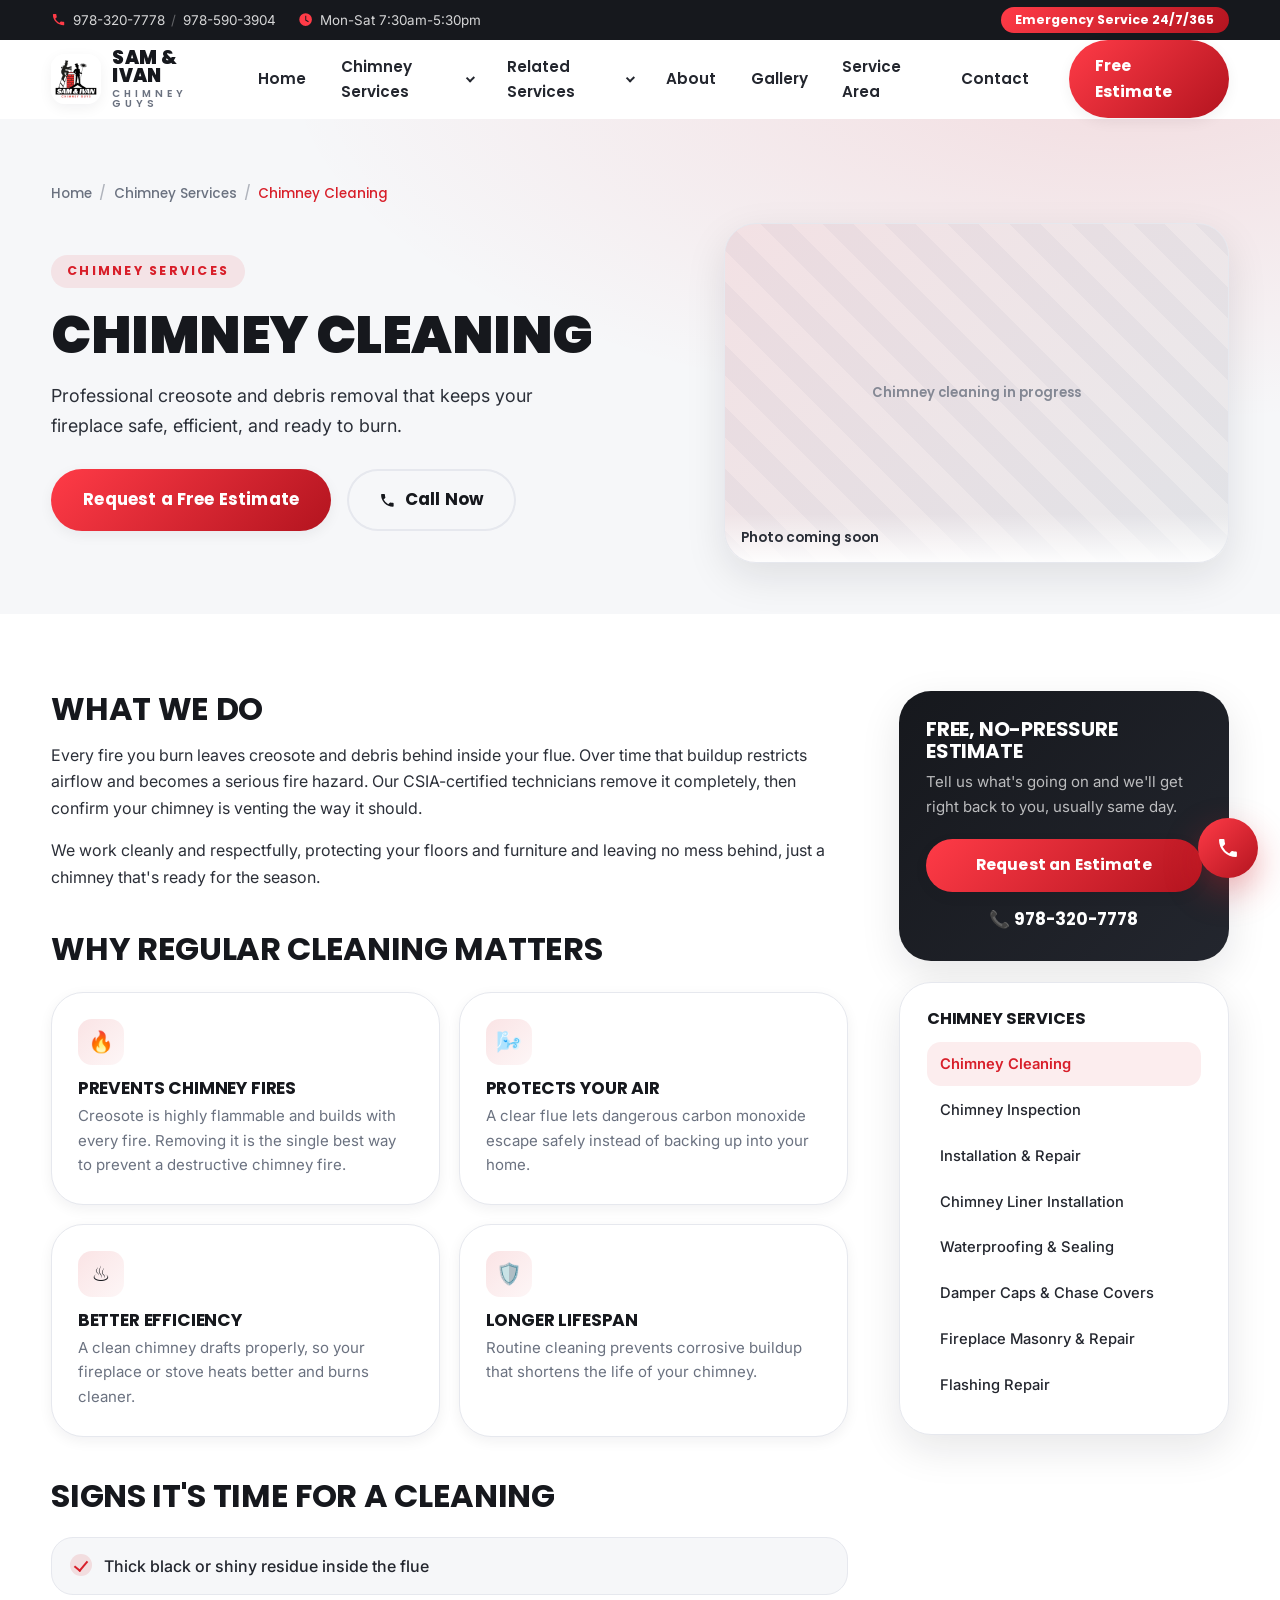
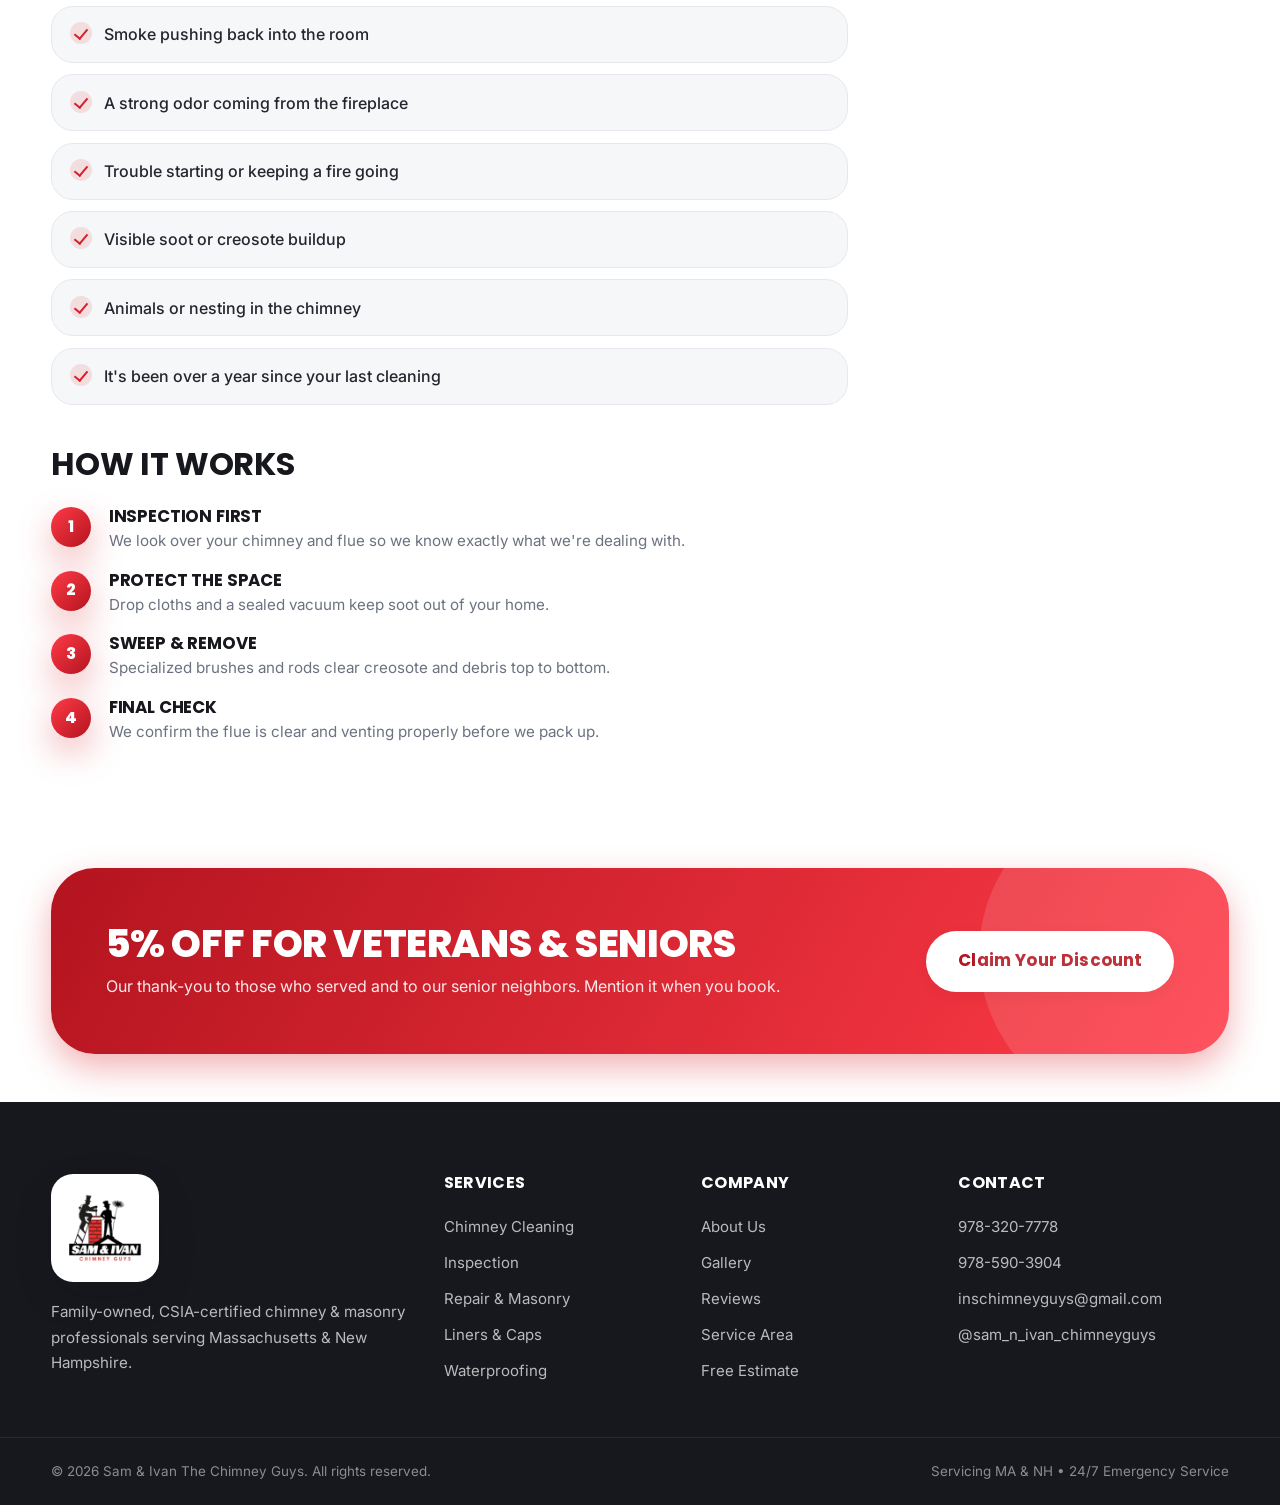
==== services/chimney-cleaning.html @ 0fdae57d "Add cache-busting version to stylesheet link so browsers pull latest CSS Co-Authored-By: Claude Opus" ====
<!DOCTYPE html>
<html lang="en">
<head>
  <meta charset="UTF-8" />
  <meta name="viewport" content="width=device-width, initial-scale=1.0" />
  <title>Chimney Cleaning | Sam &amp; Ivan The Chimney Guys — MA &amp; NH</title>
  <meta name="description" content="Professional creosote and debris removal that keeps your fireplace safe, efficient, and ready to burn. Sam & Ivan The Chimney Guys, CSIA-certified and serving Massachusetts & New Hampshire. Free estimates, 24/7 emergency service." />
  <link rel="preconnect" href="https://fonts.googleapis.com" />
  <link rel="preconnect" href="https://fonts.gstatic.com" crossorigin />
  <link href="https://fonts.googleapis.com/css2?family=Poppins:wght@400;500;600;700;800;900&family=Inter:wght@400;500;600;700&display=swap" rel="stylesheet" />
  <link rel="stylesheet" href="../styles.css?v=2" />
</head>
<body>

  <div class="topbar" id="topbar">
    <div class="container topbar__inner">
      <div class="topbar__left">
        <span class="topbar__item"><svg viewBox="0 0 24 24" class="ico"><path d="M6.6 10.8a15.5 15.5 0 006.6 6.6l2.2-2.2a1 1 0 011-.24 11.3 11.3 0 003.5.56 1 1 0 011 1V20a1 1 0 01-1 1A17 17 0 013 4a1 1 0 011-1h3.5a1 1 0 011 1 11.3 11.3 0 00.56 3.5 1 1 0 01-.24 1z"/></svg>
          <a href="tel:19783207778">978-320-7778</a> <span class="topbar__sep">/</span> <a href="tel:19785903904">978-590-3904</a>
        </span>
        <span class="topbar__item topbar__hide"><svg viewBox="0 0 24 24" class="ico"><path d="M12 2a10 10 0 100 20 10 10 0 000-20zm1 10.4l4 2.3-.8 1.3-4.7-2.7V6h1.5z"/></svg>Mon-Sat 7:30am-5:30pm</span>
      </div>
      <div class="topbar__right">
        <span class="topbar__badge">Emergency Service 24/7/365</span>
      </div>
    </div>
  </div>

  <header class="header" id="header">
    <div class="container header__inner">
      <a href="../index.html#home" class="brand" aria-label="Sam and Ivan The Chimney Guys home">
        <img src="../images/logo-badge.jpg" alt="Sam &amp; Ivan Chimney Guys logo" class="brand__logo" />
        <span class="brand__text">
          <span class="brand__name">SAM &amp; IVAN</span>
          <span class="brand__sub">CHIMNEY GUYS</span>
        </span>
      </a>

      <nav class="nav" id="nav">
        <ul class="nav__list">
          <li><a href="../index.html#home" class="nav__link">Home</a></li>
          <li class="has-dropdown">
            <a href="../index.html#services" class="nav__link">Chimney Services <span class="caret"></span></a>
            <div class="dropdown">
              <a href="chimney-cleaning.html" class="is-current">Chimney Cleaning</a>
              <a href="chimney-inspection.html">Chimney Inspection</a>
              <a href="chimney-installation-repair.html">Installation & Repair</a>
              <a href="chimney-liner-installation.html">Chimney Liner Installation</a>
              <a href="chimney-waterproofing-sealing.html">Waterproofing & Sealing</a>
              <a href="damper-caps-chase-covers.html">Damper Caps & Chase Covers</a>
              <a href="fireplace-masonry-repair.html">Fireplace Masonry & Repair</a>
              <a href="flashing-repair.html">Flashing Repair</a>
            </div>
          </li>
          <li class="has-dropdown">
            <a href="../index.html#related" class="nav__link">Related Services <span class="caret"></span></a>
            <div class="dropdown">
              <a href="foundation-waterproofing-repair.html">Foundation Waterproofing & Repair</a>
              <a href="heating-system-liner-services.html">Heating System Liner Services</a>
              <a href="pellet-stove-cleaning-installation.html">Pellet Stove Cleaning & Install</a>
              <a href="stone-wall-repair.html">Stone Wall Repair</a>
              <a href="wood-stove-cleaning-installation.html">Wood Stove Cleaning & Install</a>
            </div>
          </li>
          <li><a href="../index.html#about" class="nav__link">About</a></li>
          <li><a href="../index.html#gallery" class="nav__link">Gallery</a></li>
          <li><a href="../index.html#areas" class="nav__link">Service Area</a></li>
          <li><a href="../index.html#contact" class="nav__link">Contact</a></li>
        </ul>
      </nav>

      <a href="../index.html#contact" class="btn btn--primary header__cta">Free Estimate</a>

      <button class="hamburger" id="hamburger" aria-label="Open menu" aria-expanded="false">
        <span></span><span></span><span></span>
      </button>
    </div>
  </header>

  <div class="mobile-menu" id="mobileMenu">
    <a href="../index.html#home">Home</a>
    <a href="../index.html#services">Chimney Services</a>
    <a href="../index.html#related">Related Services</a>
    <a href="../index.html#about">About</a>
    <a href="../index.html#gallery">Gallery</a>
    <a href="../index.html#areas">Service Area</a>
    <a href="../index.html#contact">Contact</a>
    <a href="tel:19783207778" class="mobile-menu__call">Call 978-320-7778</a>
  </div>

  <main>
    <section class="service-hero">
      <div class="container">
        <div class="breadcrumb">
          <a href="../index.html#home">Home</a><span class="sep">/</span>
          <a href="../index.html#services">Chimney Services</a><span class="sep">/</span>
          <span class="current">Chimney Cleaning</span>
        </div>
        <div class="service-hero__grid">
          <div class="reveal">
            <span class="eyebrow">Chimney Services</span>
            <h1>Chimney Cleaning</h1>
            <p class="service-hero__lead">Professional creosote and debris removal that keeps your fireplace safe, efficient, and ready to burn.</p>
            <div class="hero__actions">
              <a href="../index.html#contact" class="btn btn--primary btn--lg">Request a Free Estimate</a>
              <a href="tel:19783207778" class="btn btn--ghost btn--lg">
                <svg viewBox="0 0 24 24" class="ico"><path d="M6.6 10.8a15.5 15.5 0 006.6 6.6l2.2-2.2a1 1 0 011-.24 11.3 11.3 0 003.5.56 1 1 0 011 1V20a1 1 0 01-1 1A17 17 0 013 4a1 1 0 011-1h3.5a1 1 0 011 1 11.3 11.3 0 00.56 3.5 1 1 0 01-.24 1z"/></svg>
                Call Now
              </a>
            </div>
          </div>
          <div class="service-hero__img image-frame reveal" data-photo="Chimney cleaning in progress">
            <span class="frame__label">Photo coming soon</span>
          </div>
        </div>
      </div>
    </section>

    <section class="service-body">
      <div class="container service-layout">
        <div class="service-main">
          <h2>What we do</h2>
          <p>Every fire you burn leaves creosote and debris behind inside your flue. Over time that buildup restricts airflow and becomes a serious fire hazard. Our CSIA-certified technicians remove it completely, then confirm your chimney is venting the way it should.</p>
          <p>We work cleanly and respectfully, protecting your floors and furniture and leaving no mess behind, just a chimney that's ready for the season.</p>

          <h2>Why regular cleaning matters</h2>
          <div class="feature-cards">
          <article class="feature-card reveal">
            <div class="ico-badge">🔥</div>
            <h3>Prevents chimney fires</h3>
            <p>Creosote is highly flammable and builds with every fire. Removing it is the single best way to prevent a destructive chimney fire.</p>
          </article>
          <article class="feature-card reveal">
            <div class="ico-badge">🌬️</div>
            <h3>Protects your air</h3>
            <p>A clear flue lets dangerous carbon monoxide escape safely instead of backing up into your home.</p>
          </article>
          <article class="feature-card reveal">
            <div class="ico-badge">♨️</div>
            <h3>Better efficiency</h3>
            <p>A clean chimney drafts properly, so your fireplace or stove heats better and burns cleaner.</p>
          </article>
          <article class="feature-card reveal">
            <div class="ico-badge">🛡️</div>
            <h3>Longer lifespan</h3>
            <p>Routine cleaning prevents corrosive buildup that shortens the life of your chimney.</p>
          </article>
          </div>

          <h2>Signs it's time for a cleaning</h2>
          <ul class="signs-list">
          <li><span class="check"></span> Thick black or shiny residue inside the flue</li>
          <li><span class="check"></span> Smoke pushing back into the room</li>
          <li><span class="check"></span> A strong odor coming from the fireplace</li>
          <li><span class="check"></span> Trouble starting or keeping a fire going</li>
          <li><span class="check"></span> Visible soot or creosote buildup</li>
          <li><span class="check"></span> Animals or nesting in the chimney</li>
          <li><span class="check"></span> It's been over a year since your last cleaning</li>
          </ul>

          <h2>How it works</h2>
          <div class="steps">
          <div class="step reveal">
            <h3>Inspection first</h3>
            <p>We look over your chimney and flue so we know exactly what we're dealing with.</p>
          </div>
          <div class="step reveal">
            <h3>Protect the space</h3>
            <p>Drop cloths and a sealed vacuum keep soot out of your home.</p>
          </div>
          <div class="step reveal">
            <h3>Sweep & remove</h3>
            <p>Specialized brushes and rods clear creosote and debris top to bottom.</p>
          </div>
          <div class="step reveal">
            <h3>Final check</h3>
            <p>We confirm the flue is clear and venting properly before we pack up.</p>
          </div>
          </div>
        </div>

        <aside class="service-aside">
          <div class="aside-card aside-card--cta">
            <h3>Free, no-pressure estimate</h3>
            <p>Tell us what's going on and we'll get right back to you, usually same day.</p>
            <a href="../index.html#contact" class="btn btn--primary">Request an Estimate</a>
            <a href="tel:19783207778" class="aside-phone">📞 978-320-7778</a>
          </div>
          <div class="aside-card aside-card--links">
            <h3>Chimney Services</h3>
            <nav class="aside-links">
          <a href="chimney-cleaning.html" class="is-current">Chimney Cleaning</a>
          <a href="chimney-inspection.html">Chimney Inspection</a>
          <a href="chimney-installation-repair.html">Installation & Repair</a>
          <a href="chimney-liner-installation.html">Chimney Liner Installation</a>
          <a href="chimney-waterproofing-sealing.html">Waterproofing & Sealing</a>
          <a href="damper-caps-chase-covers.html">Damper Caps & Chase Covers</a>
          <a href="fireplace-masonry-repair.html">Fireplace Masonry & Repair</a>
          <a href="flashing-repair.html">Flashing Repair</a>
            </nav>
          </div>
        </aside>
      </div>
    </section>

    <section class="offer">
      <div class="container offer__inner reveal">
        <div class="offer__text">
          <h2>5% off for Veterans &amp; Seniors</h2>
          <p>Our thank-you to those who served and to our senior neighbors. Mention it when you book.</p>
        </div>
        <a href="../index.html#contact" class="btn btn--light btn--lg">Claim Your Discount</a>
      </div>
    </section>
  </main>

  <footer class="footer">
    <div class="container footer__grid">
      <div class="footer__brand">
        <div class="footer__logo-tile">
          <img src="../images/logo-badge.jpg" alt="Sam &amp; Ivan Chimney Guys logo" />
        </div>
        <p>Family-owned, CSIA-certified chimney &amp; masonry professionals serving Massachusetts &amp; New Hampshire.</p>
      </div>
      <div class="footer__col">
        <h4>Services</h4>
        <a href="chimney-cleaning.html">Chimney Cleaning</a>
        <a href="chimney-inspection.html">Inspection</a>
        <a href="fireplace-masonry-repair.html">Repair &amp; Masonry</a>
        <a href="chimney-liner-installation.html">Liners &amp; Caps</a>
        <a href="chimney-waterproofing-sealing.html">Waterproofing</a>
      </div>
      <div class="footer__col">
        <h4>Company</h4>
        <a href="../index.html#about">About Us</a>
        <a href="../index.html#gallery">Gallery</a>
        <a href="../index.html#reviews">Reviews</a>
        <a href="../index.html#areas">Service Area</a>
        <a href="../index.html#contact">Free Estimate</a>
      </div>
      <div class="footer__col">
        <h4>Contact</h4>
        <a href="tel:19783207778">978-320-7778</a>
        <a href="tel:19785903904">978-590-3904</a>
        <a href="mailto:inschimneyguys@gmail.com">inschimneyguys@gmail.com</a>
        <a href="https://instagram.com/sam_n_ivan_chimneyguys" target="_blank" rel="noopener">@sam_n_ivan_chimneyguys</a>
      </div>
    </div>
    <div class="footer__bar">
      <div class="container footer__bar-inner">
        <span>© <span id="year"></span> Sam &amp; Ivan The Chimney Guys. All rights reserved.</span>
        <span>Servicing MA &amp; NH • 24/7 Emergency Service</span>
      </div>
    </div>
  </footer>

  <a href="tel:19783207778" class="fab" aria-label="Call Sam and Ivan">
    <svg viewBox="0 0 24 24" class="ico"><path d="M6.6 10.8a15.5 15.5 0 006.6 6.6l2.2-2.2a1 1 0 011-.24 11.3 11.3 0 003.5.56 1 1 0 011 1V20a1 1 0 01-1 1A17 17 0 013 4a1 1 0 011-1h3.5a1 1 0 011 1 11.3 11.3 0 00.56 3.5 1 1 0 01-.24 1z"/></svg>
  </a>

  <script src="../script.js"></script>
</body>
</html>
---- styles.css ----
/* ============================================================
   Sam & Ivan The Chimney Guys — styles.css
   Palette: Red / White / Black. Rounded, smooth, modern.
   ============================================================ */

:root {
  --red: #d81f2a;
  --red-dark: #b3141f;
  --red-soft: #ff3b47;
  --ink: #16181d;
  --ink-2: #23262e;
  --charcoal: #2b2f38;
  --white: #ffffff;
  --paper: #f6f7f9;
  --paper-2: #eef0f4;
  --line: #e6e8ee;
  --muted: #6b7280;

  --shadow-sm: 0 4px 14px rgba(22, 24, 29, .06);
  --shadow-md: 0 14px 40px rgba(22, 24, 29, .10);
  --shadow-lg: 0 26px 70px rgba(22, 24, 29, .16);
  --shadow-red: 0 14px 34px rgba(216, 31, 42, .34);

  --r-sm: 14px;
  --r-md: 22px;
  --r-lg: 32px;
  --r-xl: 44px;
  --r-pill: 999px;

  --ease: cubic-bezier(.22, 1, .36, 1);
  --container: 1200px;
  --header-h: 78px;

  --font-head: "Poppins", system-ui, sans-serif;
  --font-body: "Inter", system-ui, sans-serif;
}

/* ---------- Reset ---------- */
* { margin: 0; padding: 0; box-sizing: border-box; }
html { scroll-behavior: smooth; scroll-padding-top: calc(var(--header-h) + 20px); -webkit-text-size-adjust: 100%; }
body {
  font-family: var(--font-body);
  color: var(--ink);
  background: var(--white);
  line-height: 1.65;
  overflow-x: hidden;
}
img { max-width: 100%; display: block; }
a { text-decoration: none; color: inherit; }
ul { list-style: none; }
h1, h2, h3, h4 { font-family: var(--font-head); line-height: 1.1; letter-spacing: -.01em; text-transform: uppercase; }
.container { width: min(var(--container), 92%); margin-inline: auto; }
.text-red { color: var(--red); }
.ico { width: 1em; height: 1em; fill: currentColor; flex: none; }

/* ---------- Buttons ---------- */
.btn {
  --btn-bg: var(--ink);
  position: relative;
  display: inline-flex;
  align-items: center;
  justify-content: center;
  gap: .55rem;
  font-family: var(--font-head);
  font-weight: 700;
  font-size: .98rem;
  letter-spacing: .01em;
  color: var(--white);
  background: var(--btn-bg);
  padding: .85rem 1.6rem;
  border: none;
  border-radius: var(--r-pill);
  cursor: pointer;
  overflow: hidden;
  isolation: isolate;
  transition: transform .35s var(--ease), box-shadow .35s var(--ease), background .35s var(--ease);
  box-shadow: var(--shadow-sm);
}
.btn::before {           /* shine sweep */
  content: "";
  position: absolute; inset: 0;
  background: linear-gradient(115deg, transparent 20%, rgba(255,255,255,.45) 50%, transparent 80%);
  transform: translateX(-130%);
  transition: transform .7s var(--ease);
  z-index: -1;
}
.btn:hover { transform: translateY(-3px); box-shadow: var(--shadow-md); }
.btn:hover::before { transform: translateX(130%); }
.btn:active { transform: translateY(-1px) scale(.99); }

.btn--primary { --btn-bg: linear-gradient(135deg, var(--red-soft), var(--red-dark)); }
.btn--primary:hover { box-shadow: var(--shadow-red); }
.btn--ghost {
  background: transparent; color: var(--ink);
  box-shadow: inset 0 0 0 2px var(--line);
}
.btn--ghost:hover { box-shadow: inset 0 0 0 2px var(--red); color: var(--red); }
.btn--light { background: var(--white); color: var(--red-dark); }
.btn--lg { padding: 1.05rem 2rem; font-size: 1.05rem; }
.btn--block { width: 100%; }

/* ---------- Top bar ---------- */
.topbar {
  background: var(--ink);
  color: rgba(255,255,255,.82);
  font-size: .84rem;
  transition: margin .4s var(--ease);
}
.topbar__inner { display: flex; align-items: center; justify-content: space-between; height: 40px; }
.topbar__left { display: flex; gap: 1.4rem; align-items: center; }
.topbar__item { display: inline-flex; align-items: center; gap: .4rem; }
.topbar__item .ico { color: var(--red-soft); font-size: .95rem; }
.topbar__item a:hover { color: var(--white); }
.topbar__sep { opacity: .4; }
.topbar__badge {
  background: linear-gradient(135deg, var(--red-soft), var(--red-dark));
  color: #fff; font-weight: 700; font-family: var(--font-head);
  padding: .28rem .9rem; border-radius: var(--r-pill); font-size: .78rem;
  animation: pulse 2.6s var(--ease) infinite;
}
@keyframes pulse { 0%,100% { box-shadow: 0 0 0 0 rgba(216,31,42,.5);} 50% { box-shadow: 0 0 0 8px rgba(216,31,42,0);} }

/* ---------- Header ---------- */
.header {
  position: sticky; top: 0; z-index: 100;
  background: rgba(255,255,255,.82);
  backdrop-filter: saturate(160%) blur(14px);
  -webkit-backdrop-filter: saturate(160%) blur(14px);
  border-bottom: 1px solid transparent;
  transition: box-shadow .4s var(--ease), background .4s var(--ease), border-color .4s var(--ease);
}
.header.scrolled { box-shadow: var(--shadow-sm); border-color: var(--line); background: rgba(255,255,255,.94); }
.header__inner { display: flex; align-items: center; gap: 1.2rem; height: var(--header-h); }

/* Brand */
.brand { display: inline-flex; align-items: center; gap: .7rem; }
.brand__logo { width: 50px; height: 50px; border-radius: 14px; object-fit: cover; box-shadow: var(--shadow-sm); transition: transform .4s var(--ease); }
.brand:hover .brand__logo { transform: rotate(-4deg) scale(1.05); }
.brand__mark {
  width: 42px; height: 42px; border-radius: 12px;
  background: linear-gradient(150deg, var(--red-soft), var(--red-dark));
  display: grid; place-items: center; box-shadow: var(--shadow-sm);
  position: relative; overflow: hidden;
}
.brand__mark::after { content:""; position:absolute; bottom:0; width:100%; height:42%; background: rgba(0,0,0,.18); }
.brand__brick {
  width: 20px; height: 24px; border-radius: 3px;
  background:
    repeating-linear-gradient(90deg, transparent 0 5px, rgba(255,255,255,.5) 5px 6px),
    repeating-linear-gradient(0deg, transparent 0 5px, rgba(255,255,255,.5) 5px 6px);
  box-shadow: inset 0 0 0 2px rgba(255,255,255,.7);
  position: relative; z-index: 1;
}
.brand__text { display: flex; flex-direction: column; line-height: 1; }
.brand__name { font-family: var(--font-head); font-weight: 900; font-size: 1.15rem; letter-spacing: .02em; color: var(--ink); }
.brand__sub { font-family: var(--font-head); font-weight: 600; font-size: .64rem; letter-spacing: .38em; color: var(--muted); margin-top: 3px; }

/* Nav */
.nav { margin-left: auto; }
.nav__list { display: flex; align-items: center; gap: .35rem; }
.nav__link {
  position: relative; display: inline-flex; align-items: center; gap: .35rem;
  font-family: var(--font-head); font-weight: 600; font-size: .95rem; color: var(--ink-2);
  padding: .55rem .9rem; border-radius: var(--r-pill);
  transition: color .3s var(--ease), background .3s var(--ease);
}
.nav__link:hover { color: var(--red); background: var(--paper); }
.caret { width: 7px; height: 7px; border-right: 2px solid currentColor; border-bottom: 2px solid currentColor; transform: rotate(45deg) translateY(-2px); transition: transform .3s var(--ease); }
.has-dropdown:hover .caret { transform: rotate(-135deg) translateY(-1px); }

/* Dropdown */
.has-dropdown { position: relative; }
.dropdown {
  position: absolute; top: calc(100% + 14px); left: 50%; transform: translateX(-50%) translateY(10px);
  min-width: 280px; background: var(--white);
  border-radius: var(--r-md); box-shadow: var(--shadow-lg);
  padding: .6rem; display: flex; flex-direction: column;
  opacity: 0; visibility: hidden; pointer-events: none;
  transition: opacity .3s var(--ease), transform .35s var(--ease), visibility .3s;
  border: 1px solid var(--line);
}
.dropdown::before { content:""; position:absolute; top:-16px; left:0; right:0; height:16px; }
.has-dropdown:hover .dropdown { opacity: 1; visibility: visible; pointer-events: auto; transform: translateX(-50%) translateY(0); }
.dropdown a {
  padding: .7rem .95rem; border-radius: var(--r-sm); font-weight: 500; font-size: .93rem; color: var(--ink-2);
  transition: background .25s var(--ease), color .25s var(--ease), padding-left .25s var(--ease);
}
.dropdown a:hover { background: var(--paper); color: var(--red); padding-left: 1.25rem; }

.header__cta { margin-left: .4rem; }

/* Hamburger */
.hamburger { display: none; flex-direction: column; gap: 5px; background: none; border: none; cursor: pointer; padding: 8px; margin-left: auto; }
.hamburger span { width: 26px; height: 3px; background: var(--ink); border-radius: 3px; transition: transform .35s var(--ease), opacity .3s var(--ease); }
.hamburger.open span:nth-child(1) { transform: translateY(8px) rotate(45deg); }
.hamburger.open span:nth-child(2) { opacity: 0; }
.hamburger.open span:nth-child(3) { transform: translateY(-8px) rotate(-45deg); }

/* Mobile menu */
.mobile-menu {
  position: fixed; top: var(--header-h); left: 0; right: 0; z-index: 99;
  background: var(--white); box-shadow: var(--shadow-lg);
  display: flex; flex-direction: column; padding: 1rem 6%;
  transform: translateY(-140%); transition: transform .45s var(--ease);
  border-radius: 0 0 var(--r-lg) var(--r-lg);
}
.mobile-menu.open { transform: translateY(0); }
.mobile-menu a { font-family: var(--font-head); font-weight: 600; padding: .95rem .4rem; border-bottom: 1px solid var(--line); color: var(--ink-2); transition: color .25s, padding-left .25s; }
.mobile-menu a:hover { color: var(--red); padding-left: 1rem; }
.mobile-menu__call { color: var(--red) !important; border-bottom: none !important; }

/* ============================================================
   Sections
   ============================================================ */
.section { padding: clamp(4rem, 8vw, 7rem) 0; }
.section--tint { background: var(--paper); }
.section--dark { background: radial-gradient(120% 120% at 80% 0%, var(--ink-2), var(--ink)); color: #fff; }
.section__head { text-align: center; max-width: 720px; margin: 0 auto clamp(2.5rem, 5vw, 4rem); }
.eyebrow {
  display: inline-block; font-family: var(--font-head); font-weight: 700; font-size: .78rem;
  letter-spacing: .18em; text-transform: uppercase; color: var(--red);
  background: rgba(216,31,42,.09); padding: .4rem 1rem; border-radius: var(--r-pill); margin-bottom: 1.1rem;
}
.eyebrow--light { color: #fff; background: rgba(255,255,255,.12); }
.section__title { font-size: clamp(1.9rem, 4vw, 3rem); font-weight: 800; color: var(--ink); }
.section__title--light { color: #fff; }
.section__sub { margin-top: 1rem; color: var(--muted); font-size: 1.08rem; }
.section--dark .section__sub { color: rgba(255,255,255,.7); }

/* ---------- Image frames (photo placeholders) ---------- */
.image-frame {
  position: relative; border-radius: var(--r-lg); overflow: hidden;
  background:
    linear-gradient(135deg, rgba(216,31,42,.10), rgba(22,24,29,.06)),
    repeating-linear-gradient(45deg, var(--paper-2) 0 22px, var(--paper) 22px 44px);
  background-size: cover, auto;
  box-shadow: var(--shadow-md);
  border: 1px solid var(--line);
  min-height: 220px;
  transition: transform .5s var(--ease), box-shadow .5s var(--ease);
}
/* When a real photo is supplied: set inline style background-image on the element */
.image-frame[style*="background-image"] { background-blend-mode: normal; }
.image-frame:hover { transform: scale(1.035) translateY(-4px); box-shadow: var(--shadow-lg); }
.frame__label {
  position: absolute; inset: auto 0 0 0; padding: .8rem 1rem;
  font-family: var(--font-head); font-weight: 600; font-size: .85rem; color: var(--charcoal);
  background: linear-gradient(0deg, rgba(255,255,255,.92), transparent);
}
.image-frame::after {
  content: attr(data-photo);
  position: absolute; inset: 0; display: grid; place-items: center; text-align: center;
  padding: 1.4rem; font-family: var(--font-head); font-weight: 600; font-size: .82rem; color: var(--muted);
  opacity: .8;
}
.image-frame[style*="background-image"]::after,
.image-frame[style*="background-image"] .frame__label { display: none; }

/* ============================================================
   Hero
   ============================================================ */
.hero { position: relative; padding: clamp(3rem, 7vw, 6rem) 0 clamp(4rem, 7vw, 6rem); overflow: hidden; }
.hero__bg { position: absolute; inset: 0; z-index: -1; }
.hero__blob { position: absolute; border-radius: 50%; filter: blur(60px); opacity: .5; }
.hero__blob--1 { width: 620px; height: 620px; top: -220px; right: -160px; background: radial-gradient(circle, rgba(216,31,42,.35), transparent 65%); animation: float1 14s ease-in-out infinite; }
.hero__blob--2 { width: 520px; height: 520px; bottom: -240px; left: -160px; background: radial-gradient(circle, rgba(22,24,29,.18), transparent 65%); animation: float2 17s ease-in-out infinite; }
.hero__smoke { position: absolute; inset: 0; background: radial-gradient(60% 50% at 50% 100%, rgba(216,31,42,.05), transparent 70%); }
@keyframes float1 { 0%,100%{ transform: translate(0,0);} 50%{ transform: translate(-30px, 30px);} }
@keyframes float2 { 0%,100%{ transform: translate(0,0);} 50%{ transform: translate(30px, -20px);} }

.hero__inner { display: grid; grid-template-columns: 1.05fr .95fr; gap: clamp(2rem, 5vw, 4rem); align-items: center; }
.hero__eyebrow {
  display: inline-block; font-family: var(--font-head); font-weight: 700; font-size: .82rem; letter-spacing: .08em;
  color: var(--red-dark); background: rgba(216,31,42,.10); padding: .5rem 1.1rem; border-radius: var(--r-pill); margin-bottom: 1.4rem;
}
.hero__title { font-size: clamp(2.6rem, 6vw, 4.6rem); font-weight: 900; color: var(--ink); }
.hero__lead { margin: 1.5rem 0 2rem; font-size: 1.15rem; color: var(--charcoal); max-width: 34rem; }
.hero__actions { display: flex; gap: 1rem; flex-wrap: wrap; }
.hero__trust { display: flex; gap: 1.8rem; margin-top: 2.6rem; flex-wrap: wrap; }
.hero__trust-item { display: flex; flex-direction: column; }
.hero__trust-item strong { font-family: var(--font-head); font-weight: 800; color: var(--red); font-size: 1.15rem; }
.hero__trust-item span { font-size: .82rem; color: var(--muted); text-transform: uppercase; letter-spacing: .1em; }

/* Hero visual */
.hero__visual { position: relative; }
.hero__card { min-height: 440px; border-radius: var(--r-xl); }
.hero__card--logo {
  background: #fff; border-radius: var(--r-xl); box-shadow: var(--shadow-lg);
  border: 1px solid var(--line); display: grid; place-items: center;
  padding: clamp(1.4rem, 3vw, 2.4rem); overflow: hidden;
  transition: transform .5s var(--ease), box-shadow .5s var(--ease);
}
.hero__card--logo:hover { transform: translateY(-6px) scale(1.02); box-shadow: var(--shadow-lg); }
.hero__logo { width: 100%; height: auto; border-radius: var(--r-md); }
.hero__float {
  position: absolute; background: var(--white); border-radius: var(--r-md); box-shadow: var(--shadow-lg);
  padding: .9rem 1.2rem; display: flex; flex-direction: column; gap: .1rem;
  animation: bob 4s ease-in-out infinite;
}
.hero__float--rating { left: -22px; bottom: 44px; }
.hero__float--rating .stars { color: #f6b60b; letter-spacing: 2px; }
.hero__float--rating span:last-child { font-size: .8rem; color: var(--muted); font-weight: 600; }
.hero__float--exp { right: -18px; bottom: 120px; text-align: center; animation-delay: -2s; }
.hero__float--exp strong { font-family: var(--font-head); font-size: 1.7rem; font-weight: 900; color: var(--red); }
.hero__float--exp span { font-size: .74rem; letter-spacing: .08em; text-transform: uppercase; color: var(--muted); }
@keyframes bob { 0%,100%{ transform: translateY(0);} 50%{ transform: translateY(-10px);} }

/* ============================================================
   Stats
   ============================================================ */
.stats { margin-top: -2.5rem; position: relative; z-index: 2; }
.stats__inner {
  background: linear-gradient(135deg, var(--ink), var(--ink-2));
  border-radius: var(--r-lg); box-shadow: var(--shadow-lg);
  display: grid; grid-template-columns: repeat(4, 1fr);
  padding: clamp(1.6rem, 3vw, 2.6rem); gap: 1rem; color: #fff;
}
.stat { text-align: center; position: relative; }
.stat:not(:last-child)::after { content:""; position:absolute; right:0; top:15%; height:70%; width:1px; background: rgba(255,255,255,.12); }
.stat__num, .stat__plus, .stat__slash { font-family: var(--font-head); font-weight: 900; font-size: clamp(2rem, 4vw, 2.9rem); color: #fff; }
.stat__plus, .stat__slash { color: var(--red-soft); }
.stat p { margin-top: .3rem; font-size: .9rem; color: rgba(255,255,255,.66); }

/* ============================================================
   About
   ============================================================ */
.about__grid { display: grid; grid-template-columns: 1fr 1.05fr; gap: clamp(2rem, 5vw, 4.5rem); align-items: center; }
.about__media { position: relative; padding-bottom: 2rem; }
.about__img-main { min-height: 380px; }
.about__img-sub { position: absolute; right: -10px; bottom: -10px; width: 45%; min-height: 180px; border: 5px solid var(--white); }
.about__stamp {
  position: absolute; top: -18px; left: -18px; width: 92px; height: 92px; border-radius: 50%;
  background: linear-gradient(135deg, var(--red-soft), var(--red-dark)); color: #fff;
  display: grid; place-items: center; text-align: center; font-family: var(--font-head); font-weight: 800;
  font-size: .82rem; line-height: 1.15; box-shadow: var(--shadow-red); animation: spinSlow 18s linear infinite;
}
@keyframes spinSlow { to { transform: rotate(360deg); } }
.about__body p { color: var(--charcoal); margin-bottom: 1.1rem; }
.about__body .section__title { margin-bottom: 1.3rem; }
.about__list { display: grid; gap: .7rem; margin: 1.6rem 0 2rem; }
.about__list li { display: flex; align-items: center; gap: .7rem; font-weight: 500; }
.check { width: 22px; height: 22px; border-radius: 50%; background: rgba(216,31,42,.12); position: relative; flex: none; }
.check::after { content:""; position:absolute; left: 7px; top: 4px; width: 6px; height: 11px; border-right: 2.5px solid var(--red); border-bottom: 2.5px solid var(--red); transform: rotate(40deg); }

/* ============================================================
   Cards (services)
   ============================================================ */
.cards { display: grid; grid-template-columns: repeat(4, 1fr); gap: 1.4rem; }
.card {
  background: var(--white); border-radius: var(--r-lg); padding: 2rem 1.6rem;
  box-shadow: var(--shadow-sm); border: 1px solid var(--line);
  transition: transform .45s var(--ease), box-shadow .45s var(--ease), border-color .45s var(--ease);
  position: relative; overflow: hidden;
}
.card::before {
  content:""; position:absolute; inset:0; border-radius: inherit; padding: 1.5px;
  background: linear-gradient(135deg, var(--red-soft), transparent 60%);
  -webkit-mask: linear-gradient(#000 0 0) content-box, linear-gradient(#000 0 0);
  -webkit-mask-composite: xor; mask-composite: exclude;
  opacity: 0; transition: opacity .4s var(--ease);
}
.card:hover { transform: translateY(-8px); box-shadow: var(--shadow-lg); }
.card:hover::before { opacity: 1; }
.card__icon {
  width: 58px; height: 58px; border-radius: 18px; display: grid; place-items: center; font-size: 1.7rem;
  background: linear-gradient(135deg, rgba(216,31,42,.12), rgba(216,31,42,.04));
  margin-bottom: 1.2rem; transition: transform .45s var(--ease);
}
.card:hover .card__icon { transform: scale(1.12) rotate(-6deg); }
.card h3 { font-size: 1.18rem; margin-bottom: .55rem; color: var(--ink); }
.card p { color: var(--muted); font-size: .96rem; }

/* ============================================================
   Related (pills)
   ============================================================ */
.pills { display: flex; flex-wrap: wrap; gap: 1rem; justify-content: center; }
.pill {
  display: inline-flex; align-items: center; gap: .7rem; font-family: var(--font-head); font-weight: 600;
  background: var(--white); border: 1px solid var(--line); border-radius: var(--r-pill);
  padding: 1rem 1.7rem; box-shadow: var(--shadow-sm); color: var(--ink-2);
  transition: transform .35s var(--ease), box-shadow .35s var(--ease), background .35s var(--ease), color .35s var(--ease);
}
.pill__ico { font-size: 1.25rem; }
.pill:hover { transform: translateY(-5px); background: linear-gradient(135deg, var(--red-soft), var(--red-dark)); color: #fff; box-shadow: var(--shadow-red); }

/* ============================================================
   Why (dark)
   ============================================================ */
.why__grid { display: grid; grid-template-columns: repeat(4, 1fr); gap: 1.4rem; }
.why__item {
  background: rgba(255,255,255,.04); border: 1px solid rgba(255,255,255,.08);
  border-radius: var(--r-lg); padding: 2rem 1.6rem;
  transition: transform .45s var(--ease), background .45s var(--ease), border-color .45s var(--ease);
}
.why__item:hover { transform: translateY(-8px); background: rgba(255,255,255,.07); border-color: rgba(216,31,42,.5); }
.why__ico { font-size: 2rem; margin-bottom: 1rem; }
.why__item h3 { color: #fff; font-size: 1.16rem; margin-bottom: .5rem; }
.why__item p { color: rgba(255,255,255,.62); font-size: .95rem; }

/* ============================================================
   Gallery
   ============================================================ */
.gallery__grid { display: grid; grid-template-columns: repeat(4, 1fr); grid-auto-rows: 220px; gap: 1.2rem; }
.gallery__item { min-height: 0; height: 100%; }
.gallery__item--tall { grid-row: span 2; }
.gallery__item--wide { grid-column: span 2; }

/* ============================================================
   Reviews
   ============================================================ */
.reviews__grid { display: grid; grid-template-columns: repeat(3, 1fr); gap: 1.4rem; }
.review {
  background: var(--white); border: 1px solid var(--line); border-radius: var(--r-lg);
  padding: 2rem 1.8rem; box-shadow: var(--shadow-sm);
  transition: transform .45s var(--ease), box-shadow .45s var(--ease);
}
.review:hover { transform: translateY(-6px); box-shadow: var(--shadow-md); }
.review .stars { color: #f6b60b; letter-spacing: 3px; font-size: 1.05rem; }
.review p { margin: 1rem 0 1.4rem; color: var(--charcoal); font-style: italic; }
.review footer { display: flex; align-items: center; gap: .7rem; font-weight: 600; font-family: var(--font-head); color: var(--ink); font-size: .92rem; }
.review__avatar { width: 40px; height: 40px; border-radius: 50%; display: grid; place-items: center; color: #fff; font-weight: 800; background: linear-gradient(135deg, var(--red-soft), var(--red-dark)); }
.reviews__note { text-align: center; color: var(--muted); font-size: .85rem; margin-top: 2rem; }

/* ============================================================
   Offer banner
   ============================================================ */
.offer { padding: clamp(2rem, 4vw, 3rem) 0; }
.offer__inner {
  background: linear-gradient(120deg, var(--red-dark), var(--red-soft));
  border-radius: var(--r-xl); box-shadow: var(--shadow-red);
  padding: clamp(2rem, 5vw, 3.4rem); display: flex; align-items: center; justify-content: space-between;
  gap: 1.6rem; flex-wrap: wrap; color: #fff; position: relative; overflow: hidden;
}
.offer__inner::after { content:""; position:absolute; top:-40%; right:-6%; width: 320px; height: 320px; border-radius: 50%; background: rgba(255,255,255,.12); }
.offer__text h2 { color: #fff; font-size: clamp(1.6rem, 3.5vw, 2.4rem); font-weight: 800; }
.offer__text p { color: rgba(255,255,255,.9); margin-top: .5rem; }

/* ============================================================
   Areas
   ============================================================ */
.areas__grid { display: grid; grid-template-columns: 1.05fr .95fr; gap: clamp(2rem, 5vw, 4rem); align-items: center; }
.areas__tags { display: flex; flex-wrap: wrap; gap: .6rem; margin: 1.6rem 0 2rem; }
.areas__tags span {
  background: var(--paper); border: 1px solid var(--line); border-radius: var(--r-pill);
  padding: .5rem 1.05rem; font-size: .9rem; font-weight: 500; color: var(--ink-2);
  transition: background .3s var(--ease), color .3s var(--ease), transform .3s var(--ease);
}
.areas__tags span:hover { background: var(--red); color: #fff; transform: translateY(-2px); }
.areas__map { min-height: 380px; }

/* ============================================================
   Contact
   ============================================================ */
.contact__grid { display: grid; grid-template-columns: 1fr 1.1fr; gap: clamp(2rem, 5vw, 4rem); align-items: start; }
.contact__list { display: grid; gap: 1.3rem; margin-top: 2rem; }
.contact__list li { display: flex; gap: 1rem; align-items: flex-start; }
.contact__ico { width: 46px; height: 46px; border-radius: 14px; display: grid; place-items: center; font-size: 1.25rem; background: var(--white); box-shadow: var(--shadow-sm); flex: none; }
.contact__list strong { display: block; font-family: var(--font-head); color: var(--ink); margin-bottom: .15rem; }
.contact__list a, .contact__list span { display: block; color: var(--muted); font-size: .96rem; }
.contact__list a:hover { color: var(--red); }

/* Form */
.contact__form {
  background: var(--white); border-radius: var(--r-lg); box-shadow: var(--shadow-md);
  padding: clamp(1.8rem, 4vw, 2.6rem); border: 1px solid var(--line);
}
.field { position: relative; margin-bottom: 1.2rem; }
.field-row { display: grid; grid-template-columns: 1fr 1fr; gap: 1rem; }
.field input, .field textarea, .field select {
  width: 100%; font-family: var(--font-body); font-size: 1rem; color: var(--ink);
  background: var(--paper); border: 1.5px solid var(--line); border-radius: var(--r-sm);
  padding: 1.1rem 1rem .5rem; transition: border-color .3s var(--ease), box-shadow .3s var(--ease), background .3s var(--ease);
  resize: vertical;
}
.field select { padding-top: 1.25rem; appearance: none; background-image: url("data:image/svg+xml,%3Csvg xmlns='http://www.w3.org/2000/svg' width='12' height='8' viewBox='0 0 12 8'%3E%3Cpath fill='%236b7280' d='M6 8 0 0h12z'/%3E%3C/svg%3E"); background-repeat: no-repeat; background-position: right 1.1rem center; }
.field label {
  position: absolute; left: 1rem; top: 1rem; color: var(--muted); font-size: 1rem; pointer-events: none;
  transition: transform .25s var(--ease), color .25s var(--ease), font-size .25s var(--ease);
  transform-origin: left;
}
.field input:focus, .field textarea:focus, .field select:focus { outline: none; border-color: var(--red); background: #fff; box-shadow: 0 0 0 4px rgba(216,31,42,.10); }
.field input:focus + label, .field input:not(:placeholder-shown) + label,
.field textarea:focus + label, .field textarea:not(:placeholder-shown) + label,
.field select:focus + label, .label--select { transform: translateY(-.65rem) scale(.78); color: var(--red); font-weight: 600; }
.form__note { margin-top: 1rem; color: var(--red-dark); font-weight: 600; text-align: center; }

/* ============================================================
   Footer
   ============================================================ */
.footer { background: var(--ink); color: rgba(255,255,255,.7); padding-top: clamp(3rem, 6vw, 4.5rem); }
.footer__grid { display: grid; grid-template-columns: 1.6fr 1fr 1fr 1.2fr; gap: 2rem; padding-bottom: 3rem; }
.footer__logo-tile {
  width: 108px; height: 108px; background: #fff; border-radius: var(--r-md);
  display: grid; place-items: center; padding: 10px; box-shadow: var(--shadow-md);
  transition: transform .4s var(--ease);
}
.footer__logo-tile:hover { transform: translateY(-4px) rotate(-2deg); }
.footer__logo-tile img { width: 100%; height: 100%; object-fit: contain; border-radius: 10px; }
.footer__brand p { margin-top: 1.1rem; max-width: 24rem; font-size: .95rem; }
.footer__col h4 { color: #fff; font-size: 1rem; margin-bottom: 1.1rem; letter-spacing: .02em; }
.footer__col a { display: block; padding: .35rem 0; font-size: .94rem; transition: color .25s var(--ease), padding-left .25s var(--ease); }
.footer__col a:hover { color: var(--red-soft); padding-left: .4rem; }
.footer__bar { border-top: 1px solid rgba(255,255,255,.08); padding: 1.4rem 0; }
.footer__bar-inner { display: flex; justify-content: space-between; gap: 1rem; flex-wrap: wrap; font-size: .84rem; color: rgba(255,255,255,.5); }

/* ============================================================
   Floating call button
   ============================================================ */
.fab {
  position: fixed; right: 22px; bottom: 22px; z-index: 90;
  width: 60px; height: 60px; border-radius: 50%;
  background: linear-gradient(135deg, var(--red-soft), var(--red-dark)); color: #fff;
  display: grid; place-items: center; font-size: 1.5rem; box-shadow: var(--shadow-red);
  transition: transform .35s var(--ease); animation: pulse 2.6s var(--ease) infinite;
}
.fab:hover { transform: scale(1.12) rotate(8deg); }

/* ============================================================
   Scroll reveal
   ============================================================ */
.reveal { opacity: 0; transform: translateY(38px); transition: opacity .8s var(--ease), transform .8s var(--ease); }
.reveal.in { opacity: 1; transform: none; }
.cards .reveal.in, .why__grid .reveal.in, .reviews__grid .reveal.in, .pills .reveal.in { transition-delay: var(--d, 0s); }

@media (prefers-reduced-motion: reduce) {
  * { animation: none !important; scroll-behavior: auto; }
  .reveal { opacity: 1; transform: none; }
}

/* ============================================================
   Responsive
   ============================================================ */
@media (max-width: 1024px) {
  .cards, .why__grid { grid-template-columns: repeat(2, 1fr); }
  .gallery__grid { grid-template-columns: repeat(2, 1fr); }
  .hero__inner { grid-template-columns: 1fr; }
  .hero__visual { order: -1; max-width: 520px; }
  .hero__card { min-height: 320px; }
  .reviews__grid { grid-template-columns: 1fr; }
  .footer__grid { grid-template-columns: 1fr 1fr; }
}
@media (max-width: 980px) {
  .nav, .header__cta { display: none; }
  .hamburger { display: flex; }
  .about__grid, .areas__grid, .contact__grid { grid-template-columns: 1fr; }
  .about__img-sub { position: relative; right: 0; bottom: 0; width: 100%; margin-top: 1rem; }
  .stats__inner { grid-template-columns: repeat(2, 1fr); gap: 1.6rem 1rem; }
  .stat:nth-child(2)::after, .stat:not(:last-child)::after { display: none; }
  .topbar__hide { display: none; }
}
@media (max-width: 560px) {
  .cards, .why__grid, .gallery__grid { grid-template-columns: 1fr; }
  .gallery__item--wide, .gallery__item--tall { grid-column: auto; grid-row: auto; }
  .footer__grid { grid-template-columns: 1fr; }
  .hero__actions { flex-direction: column; }
  .hero__actions .btn { width: 100%; }
  .offer__inner { flex-direction: column; text-align: center; }
  .field-row { grid-template-columns: 1fr; }
  .topbar__badge { display: none; }
}

/* ============================================================
   Service landing pages (subpages)
   ============================================================ */
.dropdown a.is-current { color: var(--red); background: var(--paper); }

/* Card "learn more" link on the homepage service cards */
.card__more {
  display: inline-flex; align-items: center; gap: .4rem; margin-top: 1rem;
  font-family: var(--font-head); font-weight: 700; font-size: .9rem; color: var(--red);
  transition: gap .3s var(--ease);
}
.card__more::after { content: "→"; transition: transform .3s var(--ease); }
.card:hover .card__more { gap: .7rem; }
.card:hover .card__more::after { transform: translateX(3px); }

/* Service hero */
.service-hero {
  position: relative; overflow: hidden;
  padding: clamp(2.4rem, 6vw, 4rem) 0 clamp(2.4rem, 5vw, 3.2rem);
  background: radial-gradient(120% 130% at 88% -10%, rgba(216,31,42,.12), transparent 55%), var(--paper);
}
.service-hero__grid { display: grid; grid-template-columns: 1.1fr .9fr; gap: clamp(2rem, 5vw, 3.5rem); align-items: center; }
.service-hero h1 { font-size: clamp(2.1rem, 5vw, 3.3rem); font-weight: 900; color: var(--ink); }
.service-hero__lead { margin: 1.1rem 0 1.8rem; font-size: 1.12rem; color: var(--charcoal); max-width: 34rem; }
.service-hero__img { min-height: 340px; }
.service-hero .hero__actions { margin-top: 0; }

/* Breadcrumb */
.breadcrumb { display: flex; flex-wrap: wrap; gap: .45rem; align-items: center; font-size: .84rem; color: var(--muted); margin-bottom: 1.1rem; font-family: var(--font-head); font-weight: 500; }
.breadcrumb a { color: var(--muted); transition: color .25s var(--ease); }
.breadcrumb a:hover { color: var(--red); }
.breadcrumb .sep { opacity: .5; }
.breadcrumb .current { color: var(--red); }

/* Body layout */
.service-body { padding: clamp(3rem, 6vw, 5rem) 0; }
.service-layout { display: grid; grid-template-columns: 1fr 330px; gap: clamp(2rem, 4vw, 3.5rem); align-items: start; }
.service-main h2 { font-size: clamp(1.5rem, 3vw, 2rem); color: var(--ink); margin: 2.6rem 0 .4rem; }
.service-main h2:first-child { margin-top: 0; }
.service-main > p { color: var(--charcoal); margin-top: 1rem; }

.feature-cards { display: grid; grid-template-columns: 1fr 1fr; gap: 1.2rem; margin-top: 1.6rem; }
.feature-card { background: var(--white); border: 1px solid var(--line); border-radius: var(--r-lg); padding: 1.6rem; box-shadow: var(--shadow-sm); transition: transform .4s var(--ease), box-shadow .4s var(--ease); }
.feature-card:hover { transform: translateY(-6px); box-shadow: var(--shadow-md); }
.feature-card .ico-badge { width: 46px; height: 46px; border-radius: 14px; display: grid; place-items: center; font-size: 1.3rem; background: linear-gradient(135deg, rgba(216,31,42,.12), rgba(216,31,42,.04)); margin-bottom: .9rem; }
.feature-card h3 { font-size: 1.08rem; color: var(--ink); margin-bottom: .35rem; }
.feature-card p { color: var(--muted); font-size: .94rem; }

.signs-list { display: grid; gap: .7rem; margin-top: 1.5rem; }
.signs-list li { display: flex; gap: .75rem; align-items: flex-start; background: var(--paper); border: 1px solid var(--line); border-radius: var(--r-md); padding: .9rem 1.1rem; font-weight: 500; color: var(--ink-2); }
.signs-list .check { margin-top: 1px; flex: none; }

.steps { counter-reset: step; display: grid; gap: 1.1rem; margin-top: 1.6rem; }
.step { position: relative; padding-left: 3.6rem; }
.step::before { counter-increment: step; content: counter(step); position: absolute; left: 0; top: 0; width: 2.5rem; height: 2.5rem; border-radius: 50%; background: linear-gradient(135deg, var(--red-soft), var(--red-dark)); color: #fff; font-family: var(--font-head); font-weight: 800; display: grid; place-items: center; box-shadow: var(--shadow-red); }
.step h3 { font-size: 1.05rem; color: var(--ink); margin-bottom: .15rem; }
.step p { color: var(--muted); font-size: .95rem; }

/* Sidebar */
.service-aside { position: sticky; top: calc(var(--header-h) + 18px); display: grid; gap: 1.3rem; }
.aside-card { border-radius: var(--r-lg); padding: 1.7rem; box-shadow: var(--shadow-md); }
.aside-card--cta { background: linear-gradient(135deg, var(--ink), var(--ink-2)); color: #fff; }
.aside-card--cta h3 { color: #fff; font-size: 1.25rem; margin-bottom: .5rem; }
.aside-card--cta p { color: rgba(255,255,255,.7); font-size: .94rem; margin-bottom: 1.2rem; }
.aside-card--cta .btn { width: 100%; }
.aside-card--cta .aside-phone { display: block; text-align: center; margin-top: .9rem; font-family: var(--font-head); font-weight: 700; color: #fff; font-size: 1.05rem; }
.aside-card--cta .aside-phone:hover { color: var(--red-soft); }
.aside-card--links { background: #fff; border: 1px solid var(--line); }
.aside-card--links h3 { font-size: 1.02rem; color: var(--ink); margin-bottom: .9rem; }
.aside-links { display: grid; gap: .15rem; }
.aside-links a { padding: .6rem .8rem; border-radius: var(--r-sm); color: var(--ink-2); font-weight: 500; font-size: .92rem; transition: background .25s var(--ease), color .25s var(--ease), padding-left .25s var(--ease); }
.aside-links a:hover { background: var(--paper); color: var(--red); padding-left: 1.1rem; }
.aside-links a.is-current { background: rgba(216,31,42,.08); color: var(--red); font-weight: 600; }

@media (max-width: 900px) {
  .service-hero__grid { grid-template-columns: 1fr; }
  .service-hero__img { order: -1; }
  .service-layout { grid-template-columns: 1fr; }
  .service-aside { position: static; }
}
@media (max-width: 560px) {
  .feature-cards { grid-template-columns: 1fr; }
}
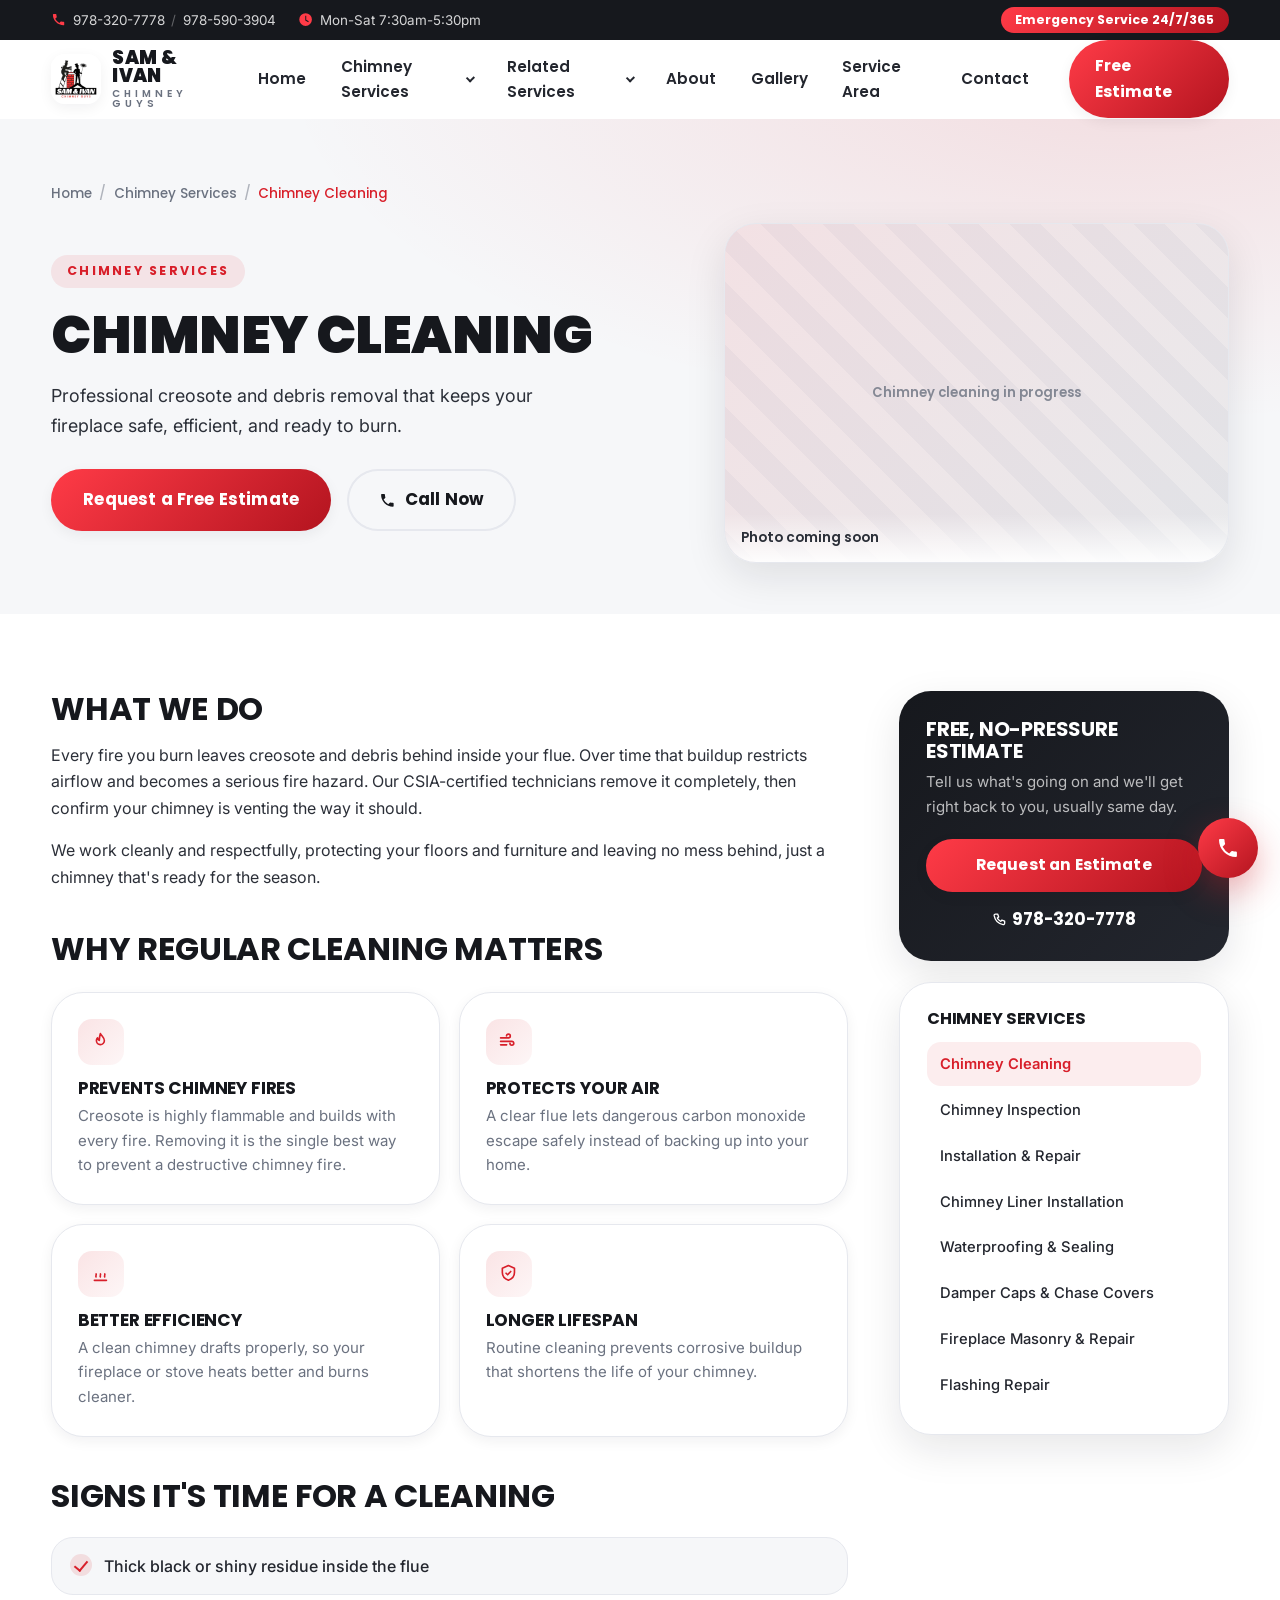
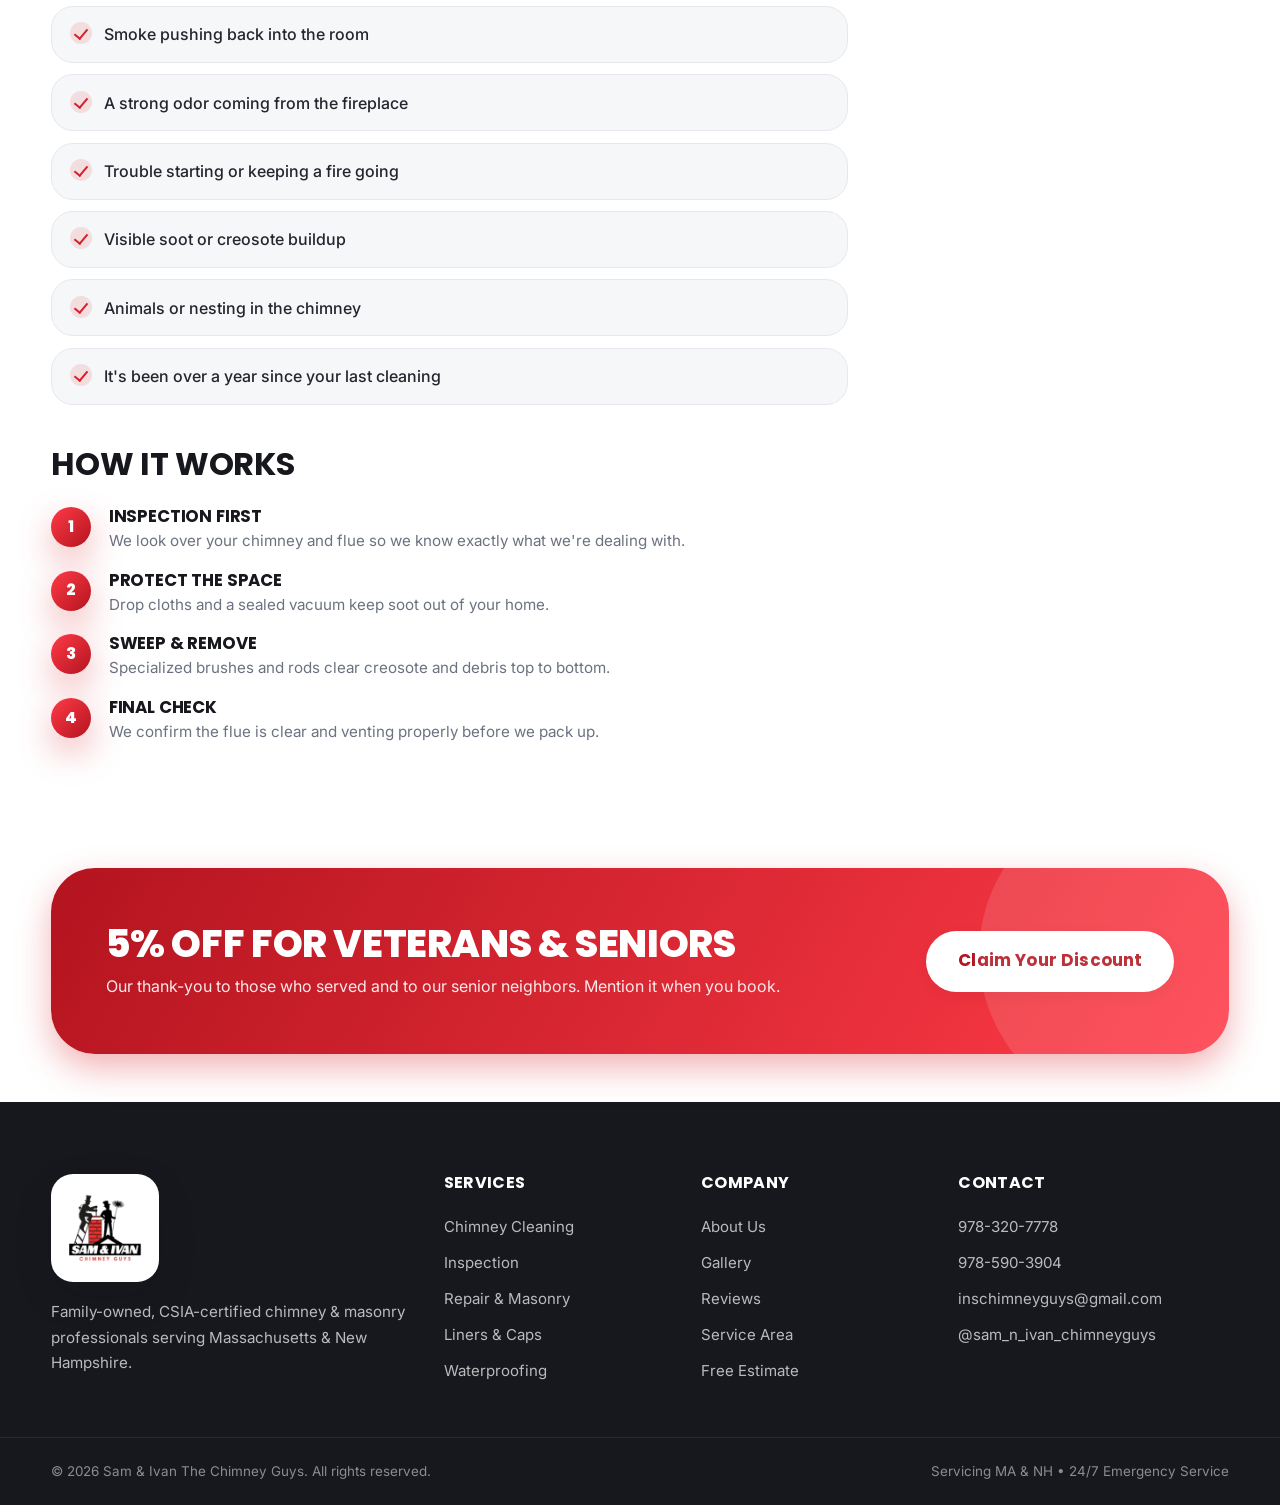
==== commit 54cbfad9: "Replace all emoji with a custom red/black themed SVG icon set Built a cohesive inline SVG icon sprit" ====
--- a/services/chimney-cleaning.html
+++ b/services/chimney-cleaning.html
@@ -8,9 +8,42 @@
   <link rel="preconnect" href="https://fonts.googleapis.com" />
   <link rel="preconnect" href="https://fonts.gstatic.com" crossorigin />
   <link href="https://fonts.googleapis.com/css2?family=Poppins:wght@400;500;600;700;800;900&family=Inter:wght@400;500;600;700&display=swap" rel="stylesheet" />
-  <link rel="stylesheet" href="../styles.css?v=2" />
+  <link rel="stylesheet" href="../styles.css?v=7" />
 </head>
 <body>
+
+  <svg class="svg-sprite" aria-hidden="true" focusable="false" xmlns="http://www.w3.org/2000/svg"><defs>
+    <symbol id="i-fire" viewBox="0 0 24 24"><path d="M12 3c1.6 3 4.6 4.4 4.6 8.2A4.6 4.6 0 0 1 7.4 11c0-1.3.5-2.4 1.3-3.2.1 1.6 1 2.7 2 3C11 8 11 5.6 12 3Z"/></symbol>
+    <symbol id="i-air" viewBox="0 0 24 24"><path d="M3 8h9a2.2 2.2 0 1 0-2.2-2.2"/><path d="M3 12h13a2.2 2.2 0 1 1-2.2 2.2"/><path d="M3 16h7"/></symbol>
+    <symbol id="i-heat" viewBox="0 0 24 24"><path d="M7 16c-.9-1 .7-2 0-3.4M12 16c-.9-1 .7-2 0-3.4M17 16c-.9-1 .7-2 0-3.4"/><path d="M5 20h14"/></symbol>
+    <symbol id="i-shield" viewBox="0 0 24 24"><path d="M12 3l7 3v5c0 4.2-3 7.4-7 8.8C8 18.4 5 15.2 5 11V6z"/><path d="M9.3 11.8l1.8 1.8 3.6-3.8"/></symbol>
+    <symbol id="i-search" viewBox="0 0 24 24"><circle cx="10.5" cy="10.5" r="6"/><path d="M15 15l5 5"/></symbol>
+    <symbol id="i-home" viewBox="0 0 24 24"><path d="M4 11l8-7 8 7"/><path d="M6 9.5V20h12V9.5"/><path d="M10 20v-5h4v5"/></symbol>
+    <symbol id="i-doc" viewBox="0 0 24 24"><path d="M8 4H6a2 2 0 0 0-2 2v12a2 2 0 0 0 2 2h12a2 2 0 0 0 2-2V6a2 2 0 0 0-2-2h-2"/><path d="M9 3h6v3H9z"/><path d="M8.5 13l2.2 2.2L15 11"/></symbol>
+    <symbol id="i-brick" viewBox="0 0 24 24"><path d="M3 6h18v12H3z"/><path d="M3 12h18"/><path d="M9 6v6M15 6v6M6 12v6M12 12v6M18 12v6"/></symbol>
+    <symbol id="i-cap" viewBox="0 0 24 24"><path d="M6 6h12l1 3H5z"/><path d="M8 9v9h8V9"/></symbol>
+    <symbol id="i-wrench" viewBox="0 0 24 24"><path d="M14.7 4.6a4 4 0 0 0-5 5.1L4 15.4V20h4.6l5.7-5.7a4 4 0 0 0 5.1-5l-2.7 2.7-2.4-.4-.3-2.3z"/></symbol>
+    <symbol id="i-build" viewBox="0 0 24 24"><path d="M3 18h18"/><path d="M5 16c0-4 3.1-7 7-7s7 3 7 7"/><path d="M10 16V9h4v7"/></symbol>
+    <symbol id="i-flask" viewBox="0 0 24 24"><path d="M9 3h6"/><path d="M10 3v6l-4.6 7.4A2 2 0 0 0 7.1 20h9.8a2 2 0 0 0 1.7-3.1L14 9V3"/><path d="M7.7 15h8.6"/></symbol>
+    <symbol id="i-check" viewBox="0 0 24 24"><circle cx="12" cy="12" r="9"/><path d="M8 12l3 3 5-6"/></symbol>
+    <symbol id="i-drop" viewBox="0 0 24 24"><path d="M12 3.5c3 3.9 6 6.6 6 10.1a6 6 0 0 1-12 0c0-3.5 3-6.2 6-10.1z"/></symbol>
+    <symbol id="i-snow" viewBox="0 0 24 24"><path d="M12 2v20M2.5 7l19 10M21.5 7l-19 10"/></symbol>
+    <symbol id="i-money" viewBox="0 0 24 24"><path d="M3 7h18v10H3z"/><circle cx="12" cy="12" r="2.2"/><path d="M6.5 9v6M17.5 9v6"/></symbol>
+    <symbol id="i-rain" viewBox="0 0 24 24"><path d="M7 14a4 4 0 0 1 .4-8 5 5 0 0 1 9.4 1.4A3.6 3.6 0 0 1 16.5 14H7z"/><path d="M8 17l-1 2.5M12 17l-1 2.5M16 17l-1 2.5"/></symbol>
+    <symbol id="i-paw" viewBox="0 0 24 24"><ellipse cx="8" cy="8.5" rx="1.5" ry="2"/><ellipse cx="12" cy="7" rx="1.6" ry="2.1"/><ellipse cx="16" cy="8.5" rx="1.5" ry="2"/><path d="M8.4 13.2a3.6 3.6 0 0 1 7.2 0c0 2-1.7 3.3-3.6 3.3s-3.6-1.3-3.6-3.3z"/></symbol>
+    <symbol id="i-leaf" viewBox="0 0 24 24"><path d="M4 20c-.5-8 5.5-14 16-14 .5 10-5.5 15.5-16 14z"/><path d="M5 19c4-6 8-8.5 12-9.5"/></symbol>
+    <symbol id="i-column" viewBox="0 0 24 24"><path d="M4 20h16"/><path d="M4 9h16"/><path d="M12 3l8 6H4z"/><path d="M7 9v11M12 9v11M17 9v11"/></symbol>
+    <symbol id="i-sparkle" viewBox="0 0 24 24"><path d="M11 3l1.7 4.6L17 9l-4.3 1.4L11 15l-1.7-4.6L5 9l4.3-1.4z"/><path d="M18 14l.8 2.2L21 17l-2.2.8L18 20l-.8-2.2L15 17l2.2-.8z"/></symbol>
+    <symbol id="i-log" viewBox="0 0 24 24"><path d="M6 7h9a5 5 0 0 1 0 10H6a5 5 0 0 1 0-10z"/><path d="M15 7a5 5 0 0 1 0 10M15 9.5a2.5 2.5 0 0 1 0 5"/></symbol>
+    <symbol id="i-brush" viewBox="0 0 24 24"><path d="M4 5h12v4H4z"/><path d="M16 6h2a1.5 1.5 0 0 1 1.5 1.5v2A1.5 1.5 0 0 1 18 11h-6a1.5 1.5 0 0 0-1.5 1.5V14"/><path d="M9.5 14h3v7h-3z"/></symbol>
+    <symbol id="i-mold" viewBox="0 0 24 24"><path d="M4 12a8 8 0 0 1 16 0z"/><path d="M10 12v3.5a2 2 0 0 0 4 0V12"/></symbol>
+    <symbol id="i-grain" viewBox="0 0 24 24"><path d="M12 21V8"/><path d="M12 12c-2.4-.6-3.6-2.4-3-4.8 2.4.6 3.6 2.4 3 4.8z"/><path d="M12 12c2.4-.6 3.6-2.4 3-4.8-2.4.6-3.6 2.4-3 4.8z"/><path d="M12 17c-2.4-.6-3.6-2.4-3-4.8 2.4.6 3.6 2.4 3 4.8z"/><path d="M12 17c2.4-.6 3.6-2.4 3-4.8-2.4.6-3.6 2.4-3 4.8z"/></symbol>
+    <symbol id="i-stone" viewBox="0 0 24 24"><path d="M3 18l5.5-8.5 3.5 4.5 3-5L21 18z"/></symbol>
+    <symbol id="i-phone" viewBox="0 0 24 24"><path d="M6.5 3h3l1.5 4-2 1.5a11 11 0 0 0 5 5l1.5-2 4 1.5v3a2 2 0 0 1-2.2 2A16 16 0 0 1 4.5 5.2 2 2 0 0 1 6.5 3z"/></symbol>
+    <symbol id="i-mail" viewBox="0 0 24 24"><path d="M3 6h18v12H3z"/><path d="M3 7l9 6 9-6"/></symbol>
+    <symbol id="i-clock" viewBox="0 0 24 24"><circle cx="12" cy="12" r="9"/><path d="M12 7v5.2l3.2 2"/></symbol>
+    <symbol id="i-camera" viewBox="0 0 24 24"><path d="M4 8h3l1.4-2h7L17 8h3v11H4z"/><circle cx="12" cy="12.5" r="3"/></symbol>
+  </defs></svg>
 
   <div class="topbar" id="topbar">
     <div class="container topbar__inner">
@@ -126,22 +159,22 @@
           <h2>Why regular cleaning matters</h2>
           <div class="feature-cards">
           <article class="feature-card reveal">
-            <div class="ico-badge">🔥</div>
+            <div class="ico-badge"><svg class="ico-svg"><use href="#i-fire"></use></svg></div>
             <h3>Prevents chimney fires</h3>
             <p>Creosote is highly flammable and builds with every fire. Removing it is the single best way to prevent a destructive chimney fire.</p>
           </article>
           <article class="feature-card reveal">
-            <div class="ico-badge">🌬️</div>
+            <div class="ico-badge"><svg class="ico-svg"><use href="#i-air"></use></svg></div>
             <h3>Protects your air</h3>
             <p>A clear flue lets dangerous carbon monoxide escape safely instead of backing up into your home.</p>
           </article>
           <article class="feature-card reveal">
-            <div class="ico-badge">♨️</div>
+            <div class="ico-badge"><svg class="ico-svg"><use href="#i-heat"></use></svg></div>
             <h3>Better efficiency</h3>
             <p>A clean chimney drafts properly, so your fireplace or stove heats better and burns cleaner.</p>
           </article>
           <article class="feature-card reveal">
-            <div class="ico-badge">🛡️</div>
+            <div class="ico-badge"><svg class="ico-svg"><use href="#i-shield"></use></svg></div>
             <h3>Longer lifespan</h3>
             <p>Routine cleaning prevents corrosive buildup that shortens the life of your chimney.</p>
           </article>
@@ -184,7 +217,7 @@
             <h3>Free, no-pressure estimate</h3>
             <p>Tell us what's going on and we'll get right back to you, usually same day.</p>
             <a href="../index.html#contact" class="btn btn--primary">Request an Estimate</a>
-            <a href="tel:19783207778" class="aside-phone">📞 978-320-7778</a>
+            <a href="tel:19783207778" class="aside-phone"><svg class="ico-svg"><use href="#i-phone"></use></svg> 978-320-7778</a>
           </div>
           <div class="aside-card aside-card--links">
             <h3>Chimney Services</h3>
@@ -258,6 +291,6 @@
     <svg viewBox="0 0 24 24" class="ico"><path d="M6.6 10.8a15.5 15.5 0 006.6 6.6l2.2-2.2a1 1 0 011-.24 11.3 11.3 0 003.5.56 1 1 0 011 1V20a1 1 0 01-1 1A17 17 0 013 4a1 1 0 011-1h3.5a1 1 0 011 1 11.3 11.3 0 00.56 3.5 1 1 0 01-.24 1z"/></svg>
   </a>
 
-  <script src="../script.js"></script>
+  <script src="../script.js?v=7"></script>
 </body>
 </html>
--- a/styles.css
+++ b/styles.css
@@ -52,6 +52,14 @@
 .container { width: min(var(--container), 92%); margin-inline: auto; }
 .text-red { color: var(--red); }
 .ico { width: 1em; height: 1em; fill: currentColor; flex: none; }
+
+/* Custom themed icon set (replaces emoji) */
+.ico-svg {
+  width: 1em; height: 1em; display: inline-block; vertical-align: middle;
+  fill: none; stroke: currentColor; stroke-width: 1.9;
+  stroke-linecap: round; stroke-linejoin: round;
+}
+.svg-sprite { position: absolute; width: 0; height: 0; overflow: hidden; }
 
 /* ---------- Buttons ---------- */
 .btn {
@@ -373,6 +381,10 @@
 /* ============================================================
    Related (pills)
    ============================================================ */
+/* Icon color contexts */
+.ico-badge, .why__ico, .contact__ico, .pill__ico { color: var(--red); }
+.pill:hover .pill__ico { color: #fff; }
+
 .pills { display: flex; flex-wrap: wrap; gap: 1rem; justify-content: center; }
 .pill {
   display: inline-flex; align-items: center; gap: .7rem; font-family: var(--font-head); font-weight: 600;
@@ -456,7 +468,7 @@
 .contact__list li { display: flex; gap: 1rem; align-items: flex-start; }
 .contact__ico { width: 46px; height: 46px; border-radius: 14px; display: grid; place-items: center; font-size: 1.25rem; background: var(--white); box-shadow: var(--shadow-sm); flex: none; }
 .contact__list strong { display: block; font-family: var(--font-head); color: var(--ink); margin-bottom: .15rem; }
-.contact__list a, .contact__list span { display: block; color: var(--muted); font-size: .96rem; }
+.contact__list a, .contact__list span:not(.contact__ico) { display: block; color: var(--muted); font-size: .96rem; }
 .contact__list a:hover { color: var(--red); }
 
 /* Form */
@@ -557,6 +569,81 @@
   .offer__inner { flex-direction: column; text-align: center; }
   .field-row { grid-template-columns: 1fr; }
   .topbar__badge { display: none; }
+}
+
+/* ============================================================
+   Interactive chimney anatomy (homepage services section)
+   ============================================================ */
+.anatomy .section__head { margin-bottom: clamp(2rem, 4vw, 3rem); }
+.anatomy__grid {
+  display: grid; grid-template-columns: .9fr 1.1fr;
+  gap: clamp(2rem, 5vw, 4.5rem); align-items: center;
+}
+.anatomy__visual { display: grid; place-items: center; }
+.anatomy__svg { width: min(100%, 380px); height: auto; overflow: visible; }
+
+/* Base shapes */
+.a-shape { fill: #262a33; stroke: rgba(255,255,255,.16); stroke-width: 1.5; transition: fill .35s var(--ease), stroke .35s var(--ease); }
+.a-inner { fill: #171a20; stroke: rgba(255,255,255,.10); stroke-width: 1.5; transition: fill .35s var(--ease), stroke .35s var(--ease); }
+.a-brick { stroke: rgba(255,255,255,.08); stroke-width: 1.5; }
+.a-hatch { stroke: rgba(255,255,255,.10); stroke-width: 1.5; }
+.a-roof { fill: none; stroke: rgba(255,255,255,.22); stroke-width: 5; stroke-linecap: round; }
+.a-ground { stroke: rgba(255,255,255,.22); stroke-width: 2; stroke-dasharray: 7 8; stroke-linecap: round; }
+
+/* Flashing: a distinct metallic band so it's obvious as its own section */
+.a-flash { fill: #5b6473; stroke: rgba(255,255,255,.35); stroke-width: 1.5; transition: fill .35s var(--ease), stroke .35s var(--ease); }
+.a-flash-line { stroke: rgba(255,255,255,.28); stroke-width: 1.5; }
+
+/* Flame + ember */
+.a-flame { fill: var(--red-soft); transform-origin: 170px 446px; animation: flameFlicker 1.6s ease-in-out infinite; }
+.a-flame--2 { fill: #ffb35c; animation-delay: -.8s; transform-origin: 163px 446px; }
+@keyframes flameFlicker { 0%,100% { transform: scaleY(1) } 50% { transform: scaleY(1.14) scaleX(.94) } }
+.a-ember {
+  fill: var(--red-soft); opacity: .95; pointer-events: none;
+  filter: drop-shadow(0 0 8px rgba(255,59,71,.9));
+  transition: cx .55s var(--ease), cy .55s var(--ease);
+  animation: emberPulse 2.4s ease-in-out infinite;
+}
+@keyframes emberPulse { 0%,100% { opacity: .55; r: 5 } 50% { opacity: 1; r: 7 } }
+
+/* Hoverable zones */
+.a-zone { cursor: pointer; }
+.a-zone * { pointer-events: all; }
+.a-zone.active .a-shape { fill: rgba(216,31,42,.26); stroke: var(--red-soft); }
+.a-zone.active .a-inner { fill: rgba(216,31,42,.14); stroke: rgba(255,59,71,.55); }
+.a-zone.active { filter: drop-shadow(0 0 14px rgba(255,59,71,.45)); }
+
+/* Numbered list */
+.anatomy__list { display: flex; flex-direction: column; }
+.a-part {
+  position: relative; padding: .95rem 1.1rem .95rem 2.4rem; border-radius: var(--r-md);
+  cursor: pointer; border: 1px solid transparent;
+  transition: background .35s var(--ease), border-color .35s var(--ease);
+}
+.a-part__num {
+  position: absolute; left: .9rem; top: 1.05rem;
+  font-family: var(--font-head); font-weight: 800; font-size: .8rem; color: var(--red-soft);
+  opacity: .65; transition: opacity .3s var(--ease);
+}
+.a-part__title {
+  font-size: 1.05rem; color: rgba(255,255,255,.45); letter-spacing: .04em;
+  transition: color .3s var(--ease);
+}
+.a-part__body { max-height: 0; overflow: hidden; opacity: 0; transition: max-height .5s var(--ease), opacity .4s var(--ease); }
+.a-part__body p { color: rgba(255,255,255,.68); font-size: .95rem; margin-top: .55rem; }
+.a-part__fix { font-family: var(--font-head); font-weight: 600; }
+.a-part__fix a { color: var(--red-soft); border-bottom: 1px solid rgba(255,59,71,.4); transition: color .25s var(--ease), border-color .25s var(--ease); }
+.a-part__fix a:hover { color: #fff; border-color: #fff; }
+.a-part.active { background: rgba(255,255,255,.05); border-color: rgba(255,59,71,.35); }
+.a-part.active .a-part__num { opacity: 1; }
+.a-part.active .a-part__title { color: #fff; }
+.a-part.active .a-part__body { max-height: 220px; opacity: 1; }
+.anatomy__cta { margin-top: 1.6rem; align-self: flex-start; }
+
+@media (max-width: 900px) {
+  .anatomy__grid { grid-template-columns: 1fr; }
+  .anatomy__svg { width: min(100%, 300px); }
+  .anatomy__cta { align-self: stretch; }
 }
 
 /* ============================================================
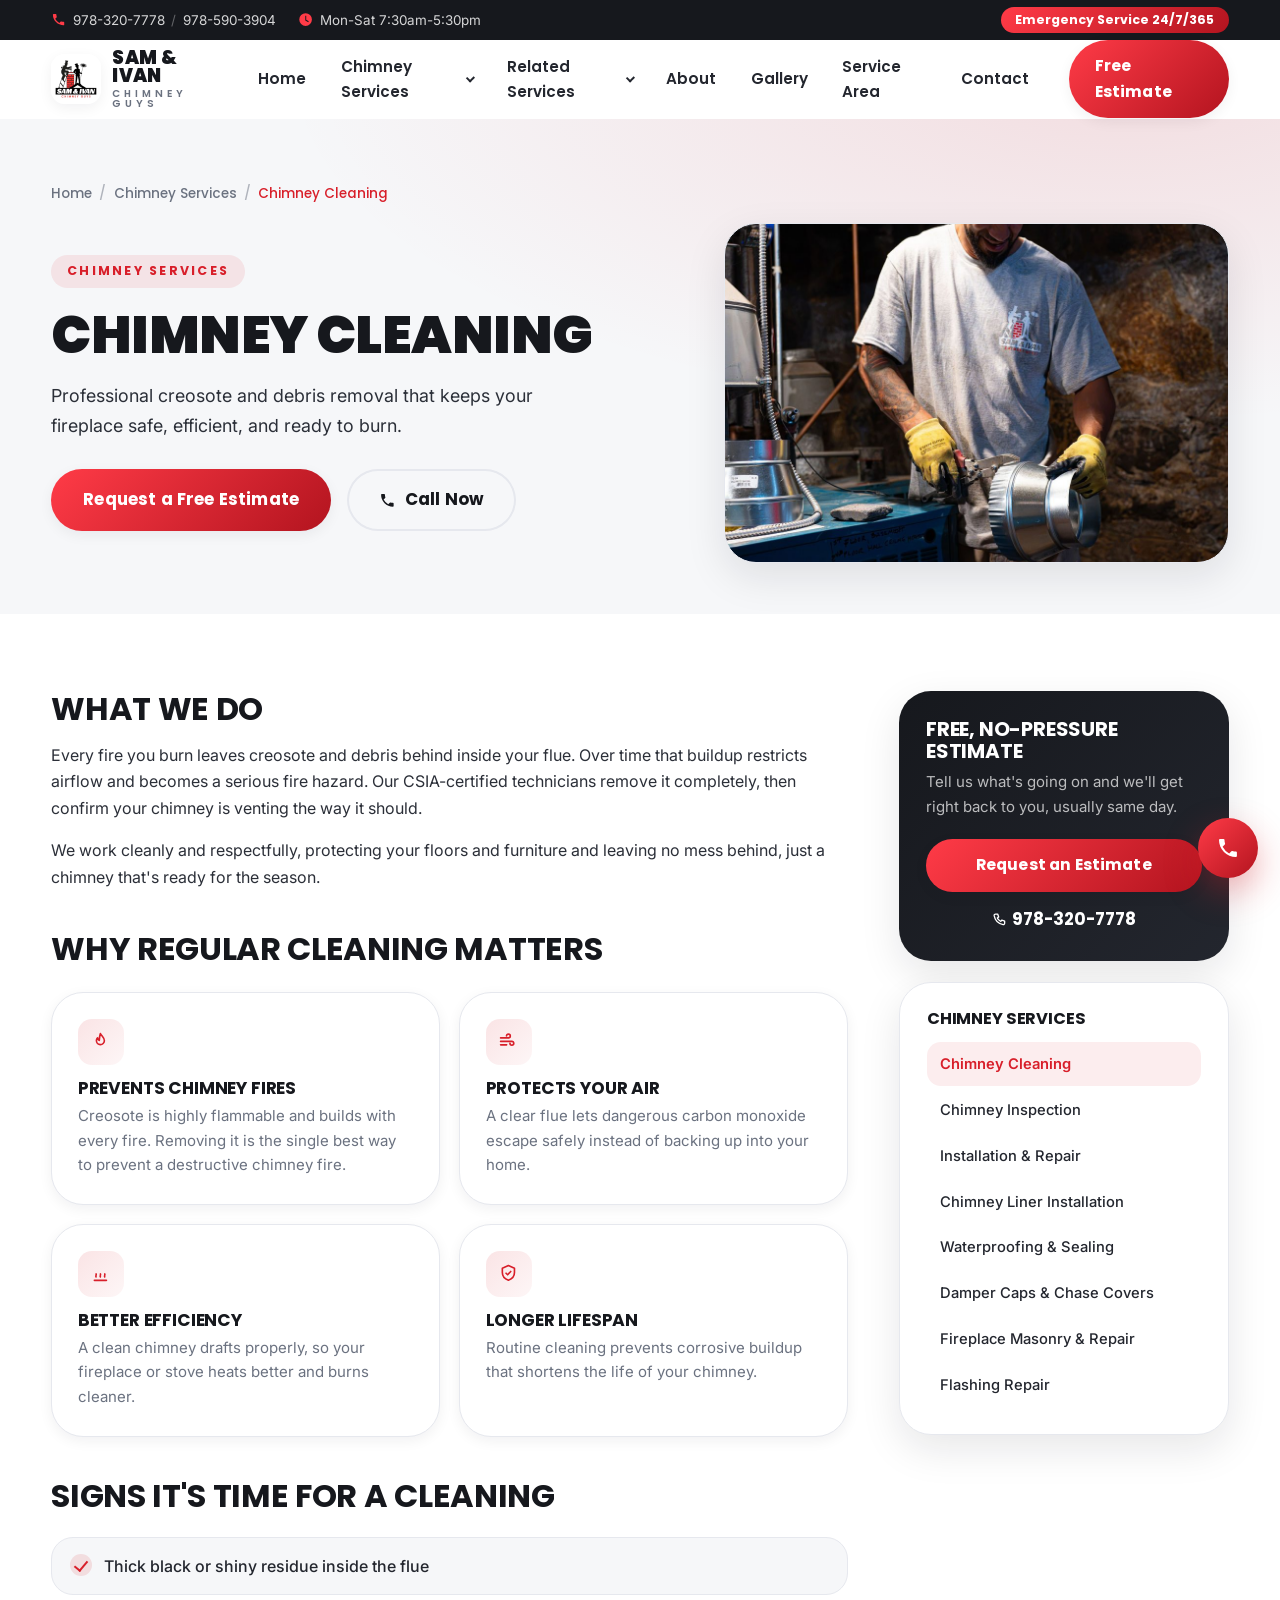
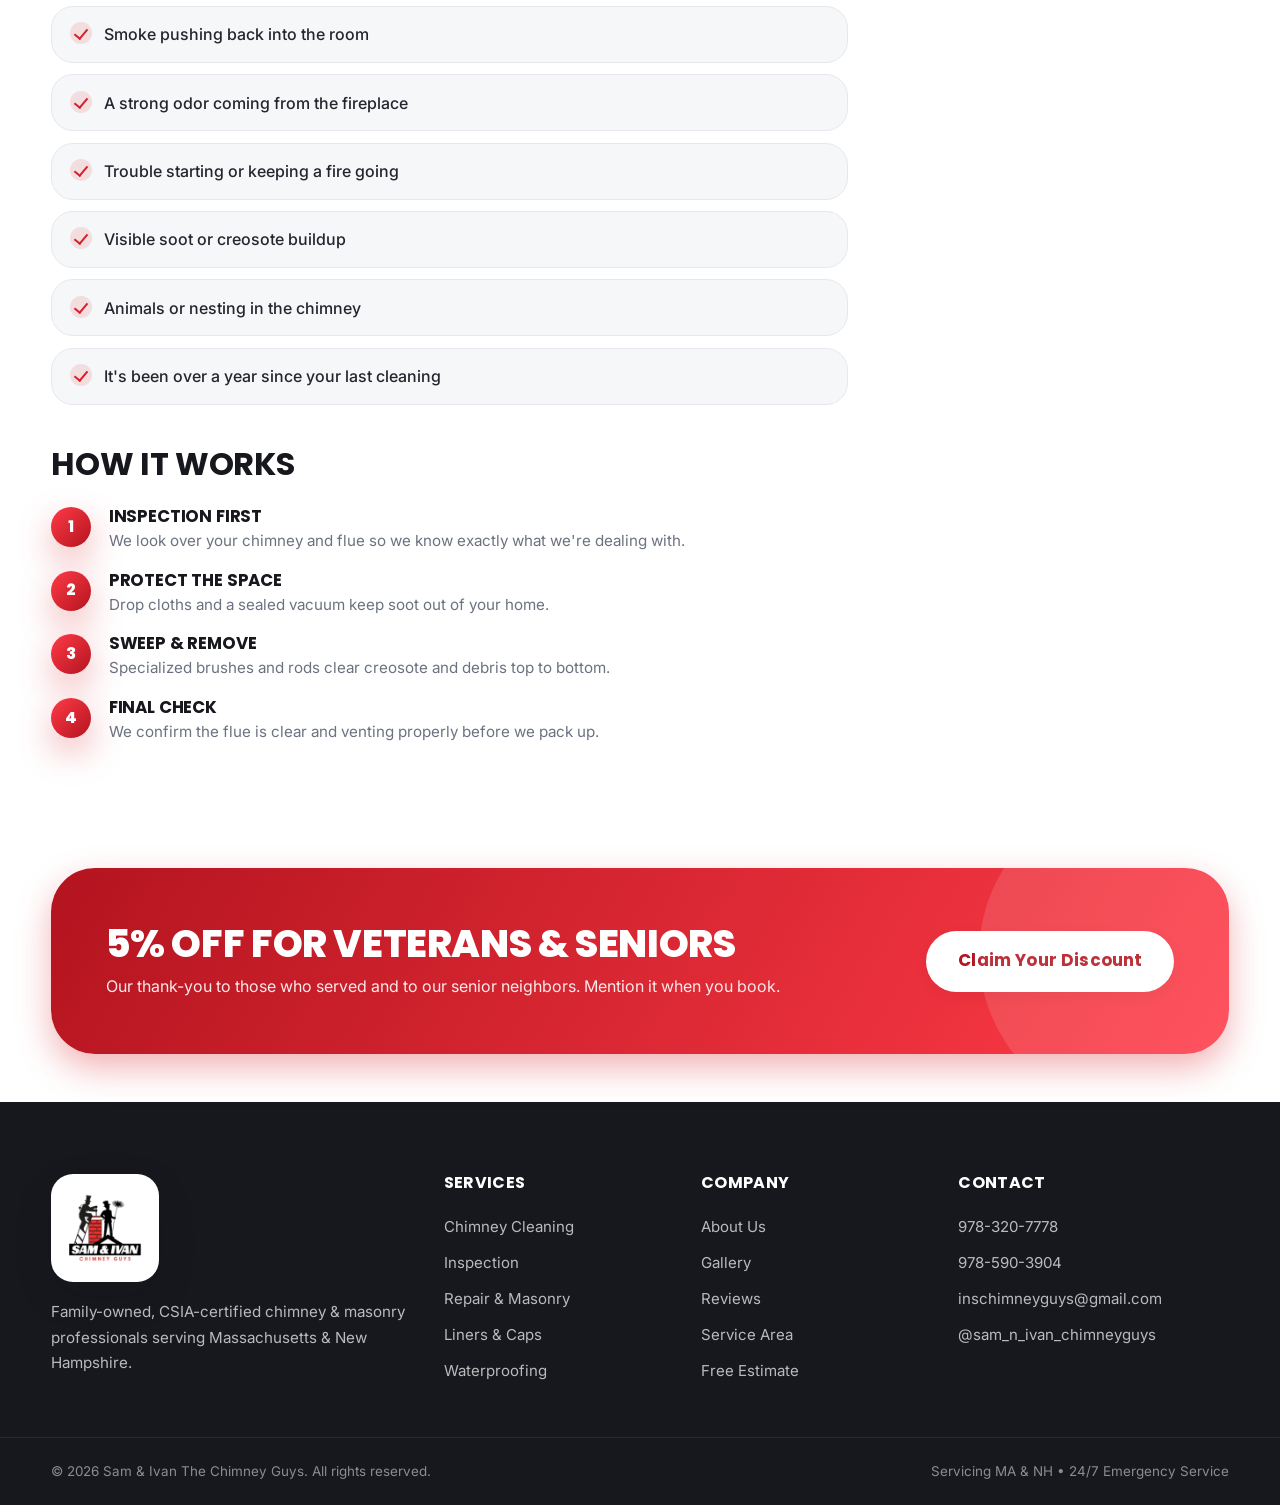
==== commit d21a3431: "Add real shoot photos to About, Gallery, and all 13 service page heroes Fill empty placeholders with" ====
--- a/services/chimney-cleaning.html
+++ b/services/chimney-cleaning.html
@@ -142,8 +142,8 @@
               </a>
             </div>
           </div>
-          <div class="service-hero__img image-frame reveal" data-photo="Chimney cleaning in progress">
-            <span class="frame__label">Photo coming soon</span>
+          <div class="service-hero__img image-frame reveal" data-photo="Chimney cleaning in progress"
+               style="background-image:url('../images/svc-chimney-cleaning.jpg'); background-size:cover; background-position:center;">
           </div>
         </div>
       </div>
